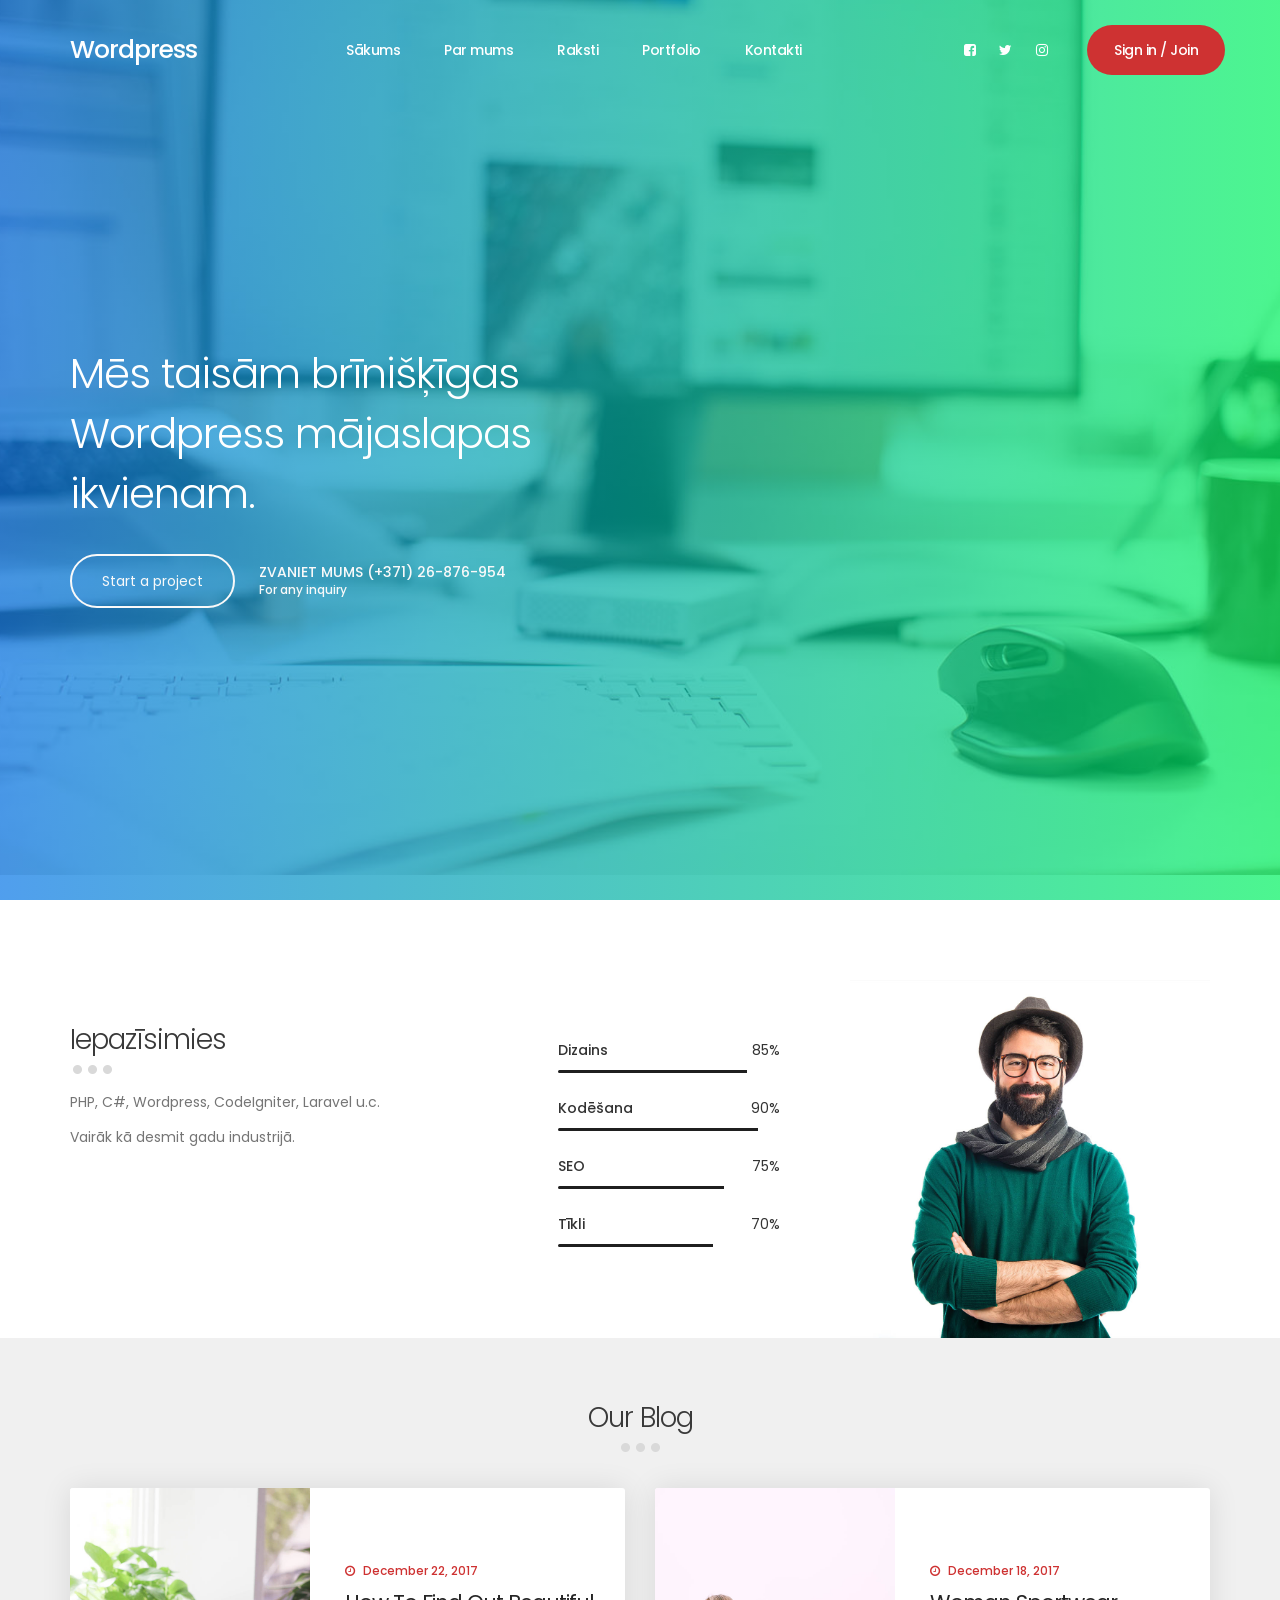
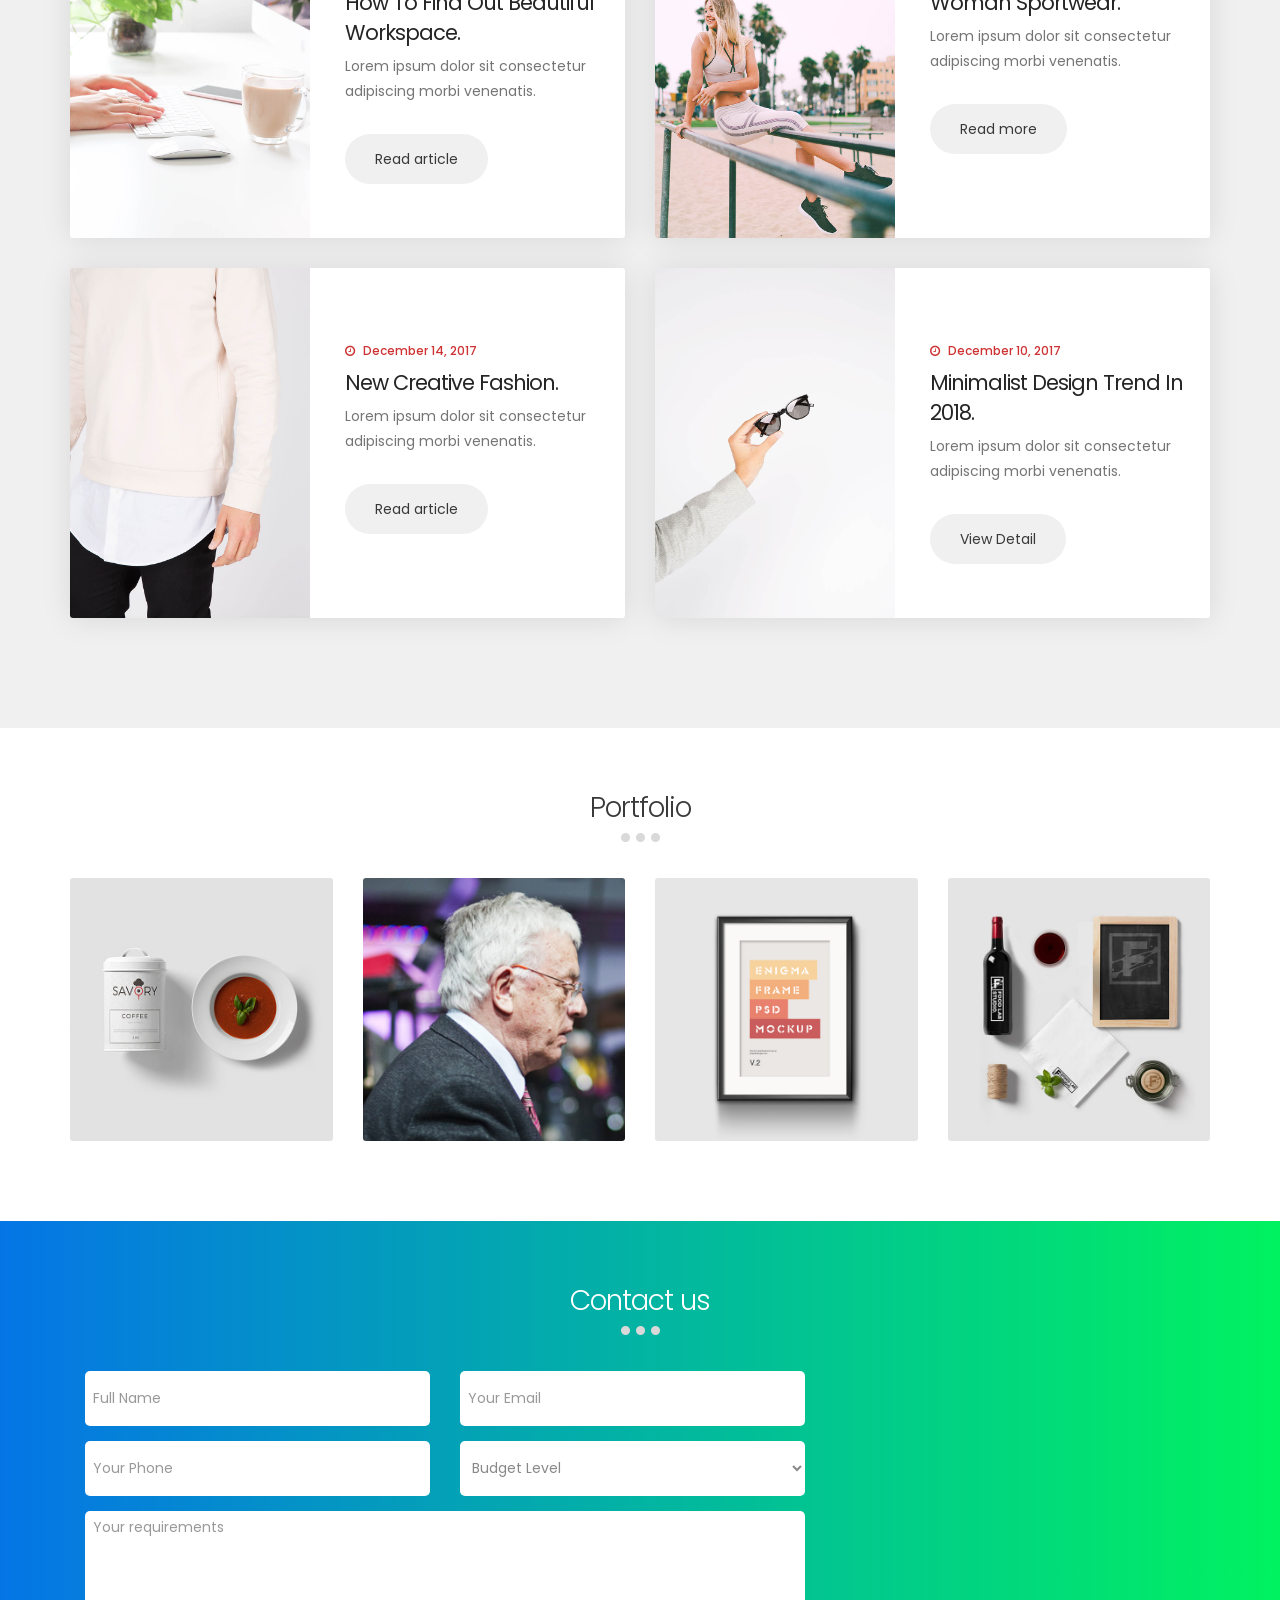
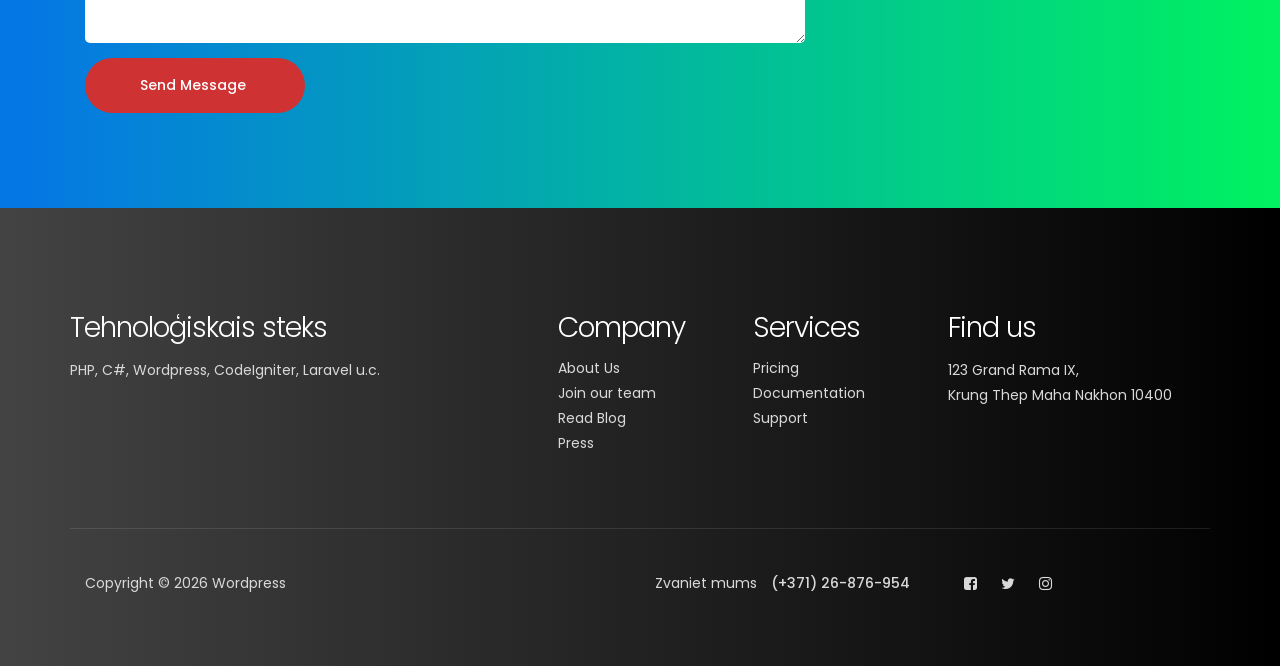
==== index.html @ c989af91 "Added raimondspauls.lv to portfolio." ====
<!DOCTYPE html>
<html lang="en">
<head>

     <title>Wordpress mājas lapas</title>
<!-- 
Hydro Template 
http://www.templatemo.com/tm-509-hydro
-->
     <meta charset="UTF-8">
     <meta http-equiv="X-UA-Compatible" content="IE=Edge">
     <meta name="description" content="">
     <meta name="keywords" content="">
     <meta name="author" content="">
     <meta name="viewport" content="width=device-width, initial-scale=1, maximum-scale=1">

     <link rel="stylesheet" href="css/bootstrap.min.css">
     <link rel="stylesheet" href="css/magnific-popup.css">
     <link rel="stylesheet" href="css/font-awesome.min.css">

     <!-- MAIN CSS -->
     <link rel="stylesheet" href="css/templatemo-style.css">
</head>
<body>

     <!-- PRE LOADER -->
     <section class="preloader">
          <div class="spinner">
               <span class="spinner-rotate"></span>
          </div>
     </section>


     <!-- MENU -->
     <section class="navbar custom-navbar navbar-fixed-top" role="navigation">
          <div class="container">

               <div class="navbar-header">
                    <button class="navbar-toggle" data-toggle="collapse" data-target=".navbar-collapse">
                         <span class="icon icon-bar"></span>
                         <span class="icon icon-bar"></span>
                         <span class="icon icon-bar"></span>
                    </button>

                    <!-- lOGO TEXT HERE -->
                    <a href="index.html" class="navbar-brand">Wordpress</a>
               </div>

               <!-- MENU LINKS -->
               <div class="collapse navbar-collapse">
                    <ul class="nav navbar-nav navbar-nav-first">
                         <li><a href="#home" class="smoothScroll">Sākums</a></li>
                         <li><a href="#about" class="smoothScroll">Par mums</a></li>
                         <li><a href="#blog" class="smoothScroll">Raksti</a></li>
                         <li><a href="#work" class="smoothScroll">Portfolio</a></li>
                         <li><a href="#contact" class="smoothScroll">Kontakti</a></li>
                    </ul>

                    <ul class="nav navbar-nav navbar-right">
                         <li><a href="#"><i class="fa fa-facebook-square"></i></a></li>
                         <li><a href="#"><i class="fa fa-twitter"></i></a></li>
                         <li><a href="#"><i class="fa fa-instagram"></i></a></li>
                         <li class="section-btn"><a href="#" data-toggle="modal" data-target="#modal-form">Sign in / Join</a></li>
                    </ul>
               </div>

          </div>
     </section>


     <!-- HOME -->
     <section id="home" data-stellar-background-ratio="0.5">
          <div class="overlay"></div>
          <div class="container">
               <div class="row">

                    <div class="col-md-6 col-sm-12">
                         <div class="home-info">
                              <h1>Mēs taisām brīnišķīgas Wordpress mājaslapas ikvienam.</h1>
                              <a href="#about" class="btn section-btn smoothScroll">Start a project</a>
                              <span>
                                   ZVANIET MUMS (+371) 26-876-954
                                   <small>For any inquiry</small>
                              </span>
                         </div>
                    </div>

                    <div class="col-md-6 col-sm-12">
                         <div class="home-video">
                              <div class="embed-responsive embed-responsive-16by9">
                                   <iframe src="https://www.youtube.com/embed/AqcjdkPMPJA" frameborder="0" allowfullscreen></iframe>
                              </div>
                         </div>
                    </div>
                    
               </div>
          </div>
     </section>


     <!-- ABOUT -->
     <section id="about" data-stellar-background-ratio="0.5">
          <div class="container">
               <div class="row">

                    <div class="col-md-5 col-sm-6">
                         <div class="about-info">
                              <div class="section-title">
                                   <h2>Iepazīsimies</h2>
                                   <span class="line-bar">...</span>
                              </div>
                              <p>PHP, C#, Wordpress, CodeIgniter, Laravel u.c.</p>
                              <p>Vairāk kā desmit gadu industrijā.</p>
                         </div>
                    </div>

                    <div class="col-md-3 col-sm-6">
                         <div class="about-info skill-thumb">

                              <strong>Dizains</strong>
                                   <span class="pull-right">85%</span>
                                        <div class="progress">
                                             <div class="progress-bar progress-bar-primary" role="progressbar" aria-valuenow="85" aria-valuemin="0" aria-valuemax="100" style="width: 85%;"></div>
                                        </div>

                              <strong>Kodēšana</strong>
                                   <span class="pull-right">90%</span>
                                        <div class="progress">
                                             <div class="progress-bar progress-bar-primary" role="progressbar" aria-valuenow="90" aria-valuemin="0" aria-valuemax="100" style="width: 90%;"></div>
                                        </div>

                              <strong>SEO</strong>
                                   <span class="pull-right">75%</span>
                                        <div class="progress">
                                             <div class="progress-bar progress-bar-primary" role="progressbar" aria-valuenow="75" aria-valuemin="0" aria-valuemax="100" style="width: 75%;"></div>
                                        </div>

                              <strong>Tīkli</strong>
                                   <span class="pull-right">70%</span>
                                        <div class="progress">
                                             <div class="progress-bar progress-bar-primary" role="progressbar" aria-valuenow="70" aria-valuemin="0" aria-valuemax="100" style="width: 70%;"></div>
                                        </div>

                         </div>
                    </div>

                    <div class="col-md-4 col-sm-12">
                         <div class="about-image">
                              <img src="images/about-image.jpg" class="img-responsive" alt="">
                         </div>
                    </div>
                    
               </div>
          </div>
     </section>


     <!-- BLOG -->
     <section id="blog" data-stellar-background-ratio="0.5">
          <div class="container">
               <div class="row">

                    <div class="col-md-12 col-sm-12">
                         <div class="section-title">
                              <h2>Our Blog</h2>
                              <span class="line-bar">...</span>
                         </div>
                    </div>

                    <div class="col-md-6 col-sm-6">
                         <!-- BLOG THUMB -->
                         <div class="media blog-thumb">
                              <div class="media-object media-left">
                                   <a href="blog-detail.html"><img src="images/blog-image1.jpg" class="img-responsive" alt=""></a>
                              </div>
                              <div class="media-body blog-info">
                                   <small><i class="fa fa-clock-o"></i> December 22, 2017</small>
                                   <h3><a href="blog-detail.html">How To Find Out Beautiful Workspace.</a></h3>
                                   <p>Lorem ipsum dolor sit consectetur adipiscing morbi venenatis.</p>
                                   <a href="blog-detail.html" class="btn section-btn">Read article</a>
                              </div>
                         </div>
                    </div>

                    <div class="col-md-6 col-sm-6">
                         <!-- BLOG THUMB -->
                         <div class="media blog-thumb">
                              <div class="media-object media-left">
                                   <a href="blog-detail.html"><img src="images/blog-image2.jpg" class="img-responsive" alt=""></a>
                              </div>
                              <div class="media-body blog-info">
                                   <small><i class="fa fa-clock-o"></i> December 18, 2017</small>
                                   <h3><a href="blog-detail.html">woman sportwear.</a></h3>
                                   <p>Lorem ipsum dolor sit consectetur adipiscing morbi venenatis.</p>
                                   <a href="blog-detail.html" class="btn section-btn">Read more</a>
                              </div>
                         </div>
                    </div>

                    <div class="col-md-6 col-sm-6">
                         <!-- BLOG THUMB -->
                         <div class="media blog-thumb">
                              <div class="media-object media-left">
                                   <a href="blog-detail.html"><img src="images/blog-image3.jpg" class="img-responsive" alt=""></a>
                              </div>
                              <div class="media-body blog-info">
                                   <small><i class="fa fa-clock-o"></i> December 14, 2017</small>
                                   <h3><a href="blog-detail.html">new creative fashion.</a></h3>
                                   <p>Lorem ipsum dolor sit consectetur adipiscing morbi venenatis.</p>
                                   <a href="blog-detail.html" class="btn section-btn">Read article</a>
                              </div>
                         </div>
                    </div>

                    <div class="col-md-6 col-sm-6">
                         <!-- BLOG THUMB -->
                         <div class="media blog-thumb">
                              <div class="media-object media-left">
                                   <a href="blog-detail.html"><img src="images/blog-image4.jpg" class="img-responsive" alt=""></a>
                              </div>
                              <div class="media-body blog-info">
                                   <small><i class="fa fa-clock-o"></i> December 10, 2017</small>
                                   <h3><a href="blog-detail.html">minimalist design trend in 2018.</a></h3>
                                   <p>Lorem ipsum dolor sit consectetur adipiscing morbi venenatis.</p>
                                   <a href="blog-detail.html" class="btn section-btn">View Detail</a>
                              </div>
                         </div>
                    </div>
                    
               </div>
          </div>
     </section>


     <!-- WORK -->
     <section id="work" data-stellar-background-ratio="0.5">
          <div class="container">
               <div class="row">

                    <div class="col-md-12 col-sm-12">
                         <div class="section-title">
                              <h2>Portfolio</h2>
                              <span class="line-bar">...</span>
                         </div>
                    </div>

                    <div class="col-md-3 col-sm-6">
                         <!-- WORK THUMB -->
                         <div class="work-thumb">
                              <a href="images/work-image1.jpg" class="image-popup">
                                   <img src="images/work-image1.jpg" class="img-responsive" alt="Work">

                                   <div class="work-info">
                                        <h3>sauleja.lv</h3>
                                        <small>Izdevniecība</small>
                                   </div>
                              </a>
                         </div>
                    </div>

                    <div class="col-md-3 col-sm-6">
                         <!-- WORK THUMB -->
                         <div class="work-thumb">
                              <a href="images/work-image2.jpg" class="image-popup">
                                   <img src="images/work-image2.jpg" class="img-responsive" alt="Work">

                                   <div class="work-info">
                                        <h3>raimondspauls.lv</h3>
                                        <small>Maestro</small>
                                   </div>
                              </a>
                         </div>
                    </div>

                    <div class="col-md-3 col-sm-6">
                         <!-- WORK THUMB -->
                         <div class="work-thumb">
                              <a href="images/work-image3.jpg" class="image-popup">
                                   <img src="images/work-image3.jpg" class="img-responsive" alt="Work">

                                   <div class="work-info">
                                        <h3>Frame Design</h3>
                                        <small>Photography</small>
                                   </div>
                              </a>
                         </div>
                    </div>

                    <div class="col-md-3 col-sm-6">
                         <!-- WORK THUMB -->
                         <div class="work-thumb">
                              <a href="images/work-image4.jpg" class="image-popup">
                                   <img src="images/work-image4.jpg" class="img-responsive" alt="Work">

                                   <div class="work-info">
                                        <h3>Paint Work</h3>
                                        <small>Art, Design</small>
                                   </div>
                              </a>
                         </div>
                    </div>

               </div>
          </div>
     </section>

     <!-- CONTACT -->
     <section id="contact" data-stellar-background-ratio="0.5">
          <div class="container">
               <div class="row">

                    <div class="col-md-12 col-sm-12">
                         <div class="section-title">
                              <h2>Contact us</h2>
                              <span class="line-bar">...</span>
                         </div>
                    </div>

                    <div class="col-md-8 col-sm-8">
                        
                         <!-- CONTACT FORM HERE -->
                         <form id="contact-form" role="form" action="#" method="post">
                              <div class="col-md-6 col-sm-6">
                                   <input type="text" class="form-control" placeholder="Full Name" id="cf-name" name="cf-name" required="">
                              </div>

                              <div class="col-md-6 col-sm-6">
                                   <input type="email" class="form-control" placeholder="Your Email" id="cf-email" name="cf-email" required="">
                              </div>

                              <div class="col-md-6 col-sm-6">
                                   <input type="tel" class="form-control" placeholder="Your Phone" id="cf-number" name="cf-number" required="">
                              </div>

                              <div class="col-md-6 col-sm-6">
                                   <select class="form-control" id="cf-budgets" name="cf-budgets">
                                        <option>Budget Level</option>
                                        <option>$500 to $1,000</option>
                                        <option>$1,000 to $2,200</option>
                                        <option>$2,200 to $4,500</option>
                                        <option>$4,500 to $7,500</option>
                                        <option>$7,500 to $12,000</option>
                                        <option>$12,000 or more</option>
                                   </select>
                              </div>

                              <div class="col-md-12 col-sm-12">
                                   <textarea class="form-control" rows="6" placeholder="Your requirements" id="cf-message" name="cf-message" required=""></textarea>
                              </div>

                              <div class="col-md-4 col-sm-12">
                                   <input type="submit" class="form-control" name="submit" value="Send Message">
                              </div>

                         </form>
                    </div>

                    <div class="col-md-4 col-sm-4">
                         <div class="google-map">
	<!-- How to change your own map point
            1. Go to Google Maps
            2. Click on your location point
            3. Click "Share" and choose "Embed map" tab
            4. Copy only URL and paste it within the src="" field below
	-->
                              <iframe src="https://www.google.com/maps/embed?pb=!1m18!1m12!1m3!1d3647.3030413476204!2d100.5641230193719!3d13.757206847615207!2m3!1f0!2f0!3f0!3m2!1i1024!2i768!4f13.1!3m3!1m2!1s0x0%3A0xf51ce6427b7918fc!2sG+Tower!5e0!3m2!1sen!2sth!4v1510722015945" allowfullscreen></iframe>
                         </div>
                    </div>

               </div>
          </div>
     </section>


     <!-- FOOTER -->
     <footer data-stellar-background-ratio="0.5">
          <div class="container">
               <div class="row">

                    <div class="col-md-5 col-sm-12">
                         <div class="footer-thumb footer-info"> 
                              <h2>Tehnoloģiskais steks</h2>
                              <p>PHP, C#, Wordpress, CodeIgniter, Laravel u.c.</p>
                         </div>
                    </div>

                    <div class="col-md-2 col-sm-4"> 
                         <div class="footer-thumb"> 
                              <h2>Company</h2>
                              <ul class="footer-link">
                                   <li><a href="#">About Us</a></li>
                                   <li><a href="#">Join our team</a></li>
                                   <li><a href="#">Read Blog</a></li>
                                   <li><a href="#">Press</a></li>
                              </ul>
                         </div>
                    </div>

                    <div class="col-md-2 col-sm-4"> 
                         <div class="footer-thumb"> 
                              <h2>Services</h2>
                              <ul class="footer-link">
                                   <li><a href="#">Pricing</a></li>
                                   <li><a href="#">Documentation</a></li>
                                   <li><a href="#">Support</a></li>
                              </ul>
                         </div>
                    </div>

                    <div class="col-md-3 col-sm-4"> 
                         <div class="footer-thumb"> 
                              <h2>Find us</h2>
                              <p>123 Grand Rama IX, <br> Krung Thep Maha Nakhon 10400</p>
                         </div>
                    </div>                    

                    <div class="col-md-12 col-sm-12">
                         <div class="footer-bottom">
                              <div class="col-md-6 col-sm-5">
                                   <div class="copyright-text"> 
                                        <p>Copyright &copy; 2026 Wordpress</p>
                                   </div>
                              </div>
                              <div class="col-md-6 col-sm-7">
                                   <div class="phone-contact"> 
                                        <p>Zvaniet mums <span>(+371) 26-876-954</span></p>
                                   </div>
                                   <ul class="social-icon">
                                        <li><a href="https://www.facebook.com/templatemo" class="fa fa-facebook-square" attr="facebook icon"></a></li>
                                        <li><a href="#" class="fa fa-twitter"></a></li>
                                        <li><a href="#" class="fa fa-instagram"></a></li>
                                   </ul>
                              </div>
                         </div>
                    </div>
                    
               </div>
          </div>
     </footer>


     <!-- MODAL -->
     <section class="modal fade" id="modal-form" tabindex="-1" role="dialog" aria-labelledby="myModalLabel" aria-hidden="true">
          <div class="modal-dialog modal-lg">
               <div class="modal-content modal-popup">

                    <div class="modal-header">
                         <button type="button" class="close" data-dismiss="modal" aria-label="Close">
                              <span aria-hidden="true">&times;</span>
                         </button>
                    </div>

                    <div class="modal-body">
                         <div class="container-fluid">
                              <div class="row">

                                   <div class="col-md-12 col-sm-12">
                                        <div class="modal-title">
                                             <h2>Hydro Co</h2>
                                        </div>

                                        <!-- NAV TABS -->
                                        <ul class="nav nav-tabs" role="tablist">
                                             <li class="active"><a href="#sign_up" aria-controls="sign_up" role="tab" data-toggle="tab">Create an account</a></li>
                                             <li><a href="#sign_in" aria-controls="sign_in" role="tab" data-toggle="tab">Sign In</a></li>
                                        </ul>

                                        <!-- TAB PANES -->
                                        <div class="tab-content">
                                             <div role="tabpanel" class="tab-pane fade in active" id="sign_up">
                                                  <form action="#" method="post">
                                                       <input type="text" class="form-control" name="name" placeholder="Name" required>
                                                       <input type="telephone" class="form-control" name="telephone" placeholder="Telephone" required>
                                                       <input type="email" class="form-control" name="email" placeholder="Email" required>
                                                       <input type="password" class="form-control" name="password" placeholder="Password" required>
                                                       <input type="submit" class="form-control" name="submit" value="Submit Button">
                                                  </form>
                                             </div>

                                             <div role="tabpanel" class="tab-pane fade in" id="sign_in">
                                                  <form action="#" method="post">
                                                       <input type="email" class="form-control" name="email" placeholder="Email" required>
                                                       <input type="password" class="form-control" name="password" placeholder="Password" required>
                                                       <input type="submit" class="form-control" name="submit" value="Submit Button">
                                                       <a href="https://www.facebook.com/templatemo">Forgot your password?</a>
                                                  </form>
                                             </div>
                                        </div>
                                   </div>

                              </div>
                         </div>
                    </div>

               </div>
          </div>
     </section>

     <!-- SCRIPTS -->
     <script src="js/jquery.js"></script>
     <script src="js/bootstrap.min.js"></script>
     <script src="js/jquery.stellar.min.js"></script>
     <script src="js/jquery.magnific-popup.min.js"></script>
     <script src="js/smoothscroll.js"></script>
     <script src="js/custom.js"></script>

</body>
</html>
---- css/templatemo-style.css ----
/*

Hydro Template 

http://www.templatemo.com/tm-509-hydro

*/  
  @import url('https://fonts.googleapis.com/css?family=Poppins:400,500,600');

  body {
    background: #ffffff;
    font-family: 'Poppins', sans-serif;
    overflow-x: hidden;
  }


  /*---------------------------------------
     TYPOGRAPHY              
  -----------------------------------------*/

  h1,h2,h3,h4,h5,h6 {
    font-weight: 300;
    line-height: inherit;
    letter-spacing: -1px;
  }

  h1 {
    color: #292929;
    font-size: 3em;
    margin-bottom: 30px;
  }

  h2 {
    color: #393939;
    font-size: 2em;
  }

  h3 {
    color: #505050;
    font-size: 1.5em;
    font-weight: 500;
    margin-bottom: 0;
  }

  h4 {
    color: #696969;
    font-size: 18px;
    line-height: normal;
  }

  p {
    color: #757575;
    font-size: 14px;
    font-weight: normal;
    line-height: 25px;
  }

  strong {
    font-weight: 500;
  }


  /*---------------------------------------
     GENERAL               
  -----------------------------------------*/

  * {
    -webkit-box-sizing: border-box;
    -moz-box-sizing: border-box;
    box-sizing: border-box;
  }

  *:before,
  *:after {
    -webkit-box-sizing: border-box;
    -moz-box-sizing: border-box;
    box-sizing: border-box;
  }

  a {
    color: #252525;
    font-weight: normal;
    -webkit-transition: 0.5s;
    transition: 0.5s;
    text-decoration: none !important;
  }

  a:hover, a:active, a:focus {
    color: #ce3232;
    outline: none;
  }

  .section-title {
    margin-bottom: 60px;
  }

  .section-title h2 {
    margin-top: 0;
    margin-bottom: 10px;
    line-height: 0;
  }

  .section-title .line-bar {
    color: #d9d9d9;
    display: block;
    font-size: 5em;
    line-height: 0;
  }

  .section-btn {
    background: #ce3232;
    border: 0;
    border-radius: 100px;
    color: #ffffff;
    cursor: pointer;
    font-size: inherit;
    font-weight: normal;
    padding: 15px 30px;
    -webkit-transition: 0.5s;
    transition: 0.5s;
  }

  .section-btn:hover,
  .section-btn:focus {
    background: #00F260;  /* fallback for old browsers */
    background: -webkit-linear-gradient(to right, #0575E6, #00F260);  /* Chrome 10-25, Safari 5.1-6 */
    background: linear-gradient(to right, #0575E6, #00F260); /* W3C, IE 10+/ Edge, Firefox 16+, Chrome 26+, Opera 12+, Safari 7+ */
    border-color: transparent;
    color: #393939;
  }

  .overlay {
    background: #00F260;  /* fallback for old browsers */
    background: -webkit-linear-gradient(to right, #0575E6, #00F260);  /* Chrome 10-25, Safari 5.1-6 */
    background: linear-gradient(to right, #0575E6, #00F260); /* W3C, IE 10+/ Edge, Firefox 16+, Chrome 26+, Opera 12+, Safari 7+ */
    opacity: 0.7;
    position: absolute;
    width: 100%;
    height: 100%;
    top: 0;
    right: 0;
    left: 0;
  }

  section {
    padding-top: 80px;
    padding-bottom: 80px;
    text-align: center;
  }


  /*---------------------------------------
       PRE LOADER              
  -----------------------------------------*/

  .preloader {
    position: fixed;
    top: 0;
    left: 0;
    width: 100%;
    height: 100%;
    z-index: 99999;
    display: flex;
    flex-flow: row nowrap;
    justify-content: center;
    align-items: center;
    background: none repeat scroll 0 0 #ffffff;
  }

  .spinner {
    border: 1px solid transparent;
    border-radius: 3px;
    position: relative;
  }

  .spinner:before {
    content: '';
    box-sizing: border-box;
    position: absolute;
    top: 50%;
    left: 50%;
    width: 45px;
    height: 45px;
    margin-top: -10px;
    margin-left: -10px;
    border-radius: 50%;
    border: 1px solid #575757;
    border-top-color: #ffffff;
    animation: spinner .9s linear infinite;
  }

  @-webkit-@keyframes spinner {
    to {transform: rotate(360deg);}
  }

  @keyframes spinner {
    to {transform: rotate(360deg);}
  }


  /*---------------------------------------
      MENU              
  -----------------------------------------*/

  .custom-navbar {
    border: none;
    margin-bottom: 0;
    padding: 25px 0;
  }

  .custom-navbar .navbar-brand {
    color: #ffffff;
    font-size: 25px;
    font-weight: 500;
    letter-spacing: -1px;
  }

  .top-nav-collapse {
    background: #ffffff;
  }

  .custom-navbar .navbar-nav.navbar-nav-first {
    margin-left: 8em;
  }

  .custom-navbar .navbar-nav.navbar-right li a {
    padding-right: 12px;
    padding-left: 12px;
  }

  .custom-navbar .section-btn {
    padding: 15px;
    margin-left: 2em;
  }

  .custom-navbar .section-btn:hover {
    background: #000000;  /* fallback for old browsers */
    background: -webkit-linear-gradient(to right, #434343, #000000);  /* Chrome 10-25, Safari 5.1-6 */
    background: linear-gradient(to right, #434343, #000000); /* W3C, IE 10+/ Edge, Firefox 16+, Chrome 26+, Opera 12+, Safari 7+ */
  }

  .custom-navbar .section-btn a {
    padding: 0;
  }

  .custom-navbar .nav .section-btn a:hover {
    color: #ffffff;
  }

  .custom-navbar .nav li a {
    font-size: 14px;
    font-weight: 500;
    color: #ffffff;
    letter-spacing: -0.5px;
    padding-right: 22px;
    padding-left: 22px;
  }

  .custom-navbar .nav li a:hover {
    background: transparent;
    color: #ce3232;
  }

  .custom-navbar .navbar-nav > li > a:hover,
  .custom-navbar .navbar-nav > li > a:focus {
    background-color: transparent;
  }

  .custom-navbar .nav li.active > a {
    background-color: transparent;
    color: #ce3232;
  }

  .custom-navbar .navbar-toggle {
    border: none;
    padding-top: 10px;
  }

  .custom-navbar .navbar-toggle {
    background-color: transparent;
  }

  .custom-navbar .navbar-toggle .icon-bar {
    background: #252525;
    border-color: transparent;
  }

  @media(min-width:768px) {
    .custom-navbar {
      border-bottom: 0;
      background: 0 0; 
    }

    .custom-navbar.top-nav-collapse {
      background: #ffffff;
      -webkit-box-shadow: 0 1px 30px rgba(0, 0, 0, 0.1);
      -moz-box-shadow: 0 1px 30px rgba(0, 0, 0, 0.1);
      box-shadow: 0 1px 30px rgba(0, 0, 0, 0.1);
      padding: 12px 0;
    }

    .top-nav-collapse .navbar-brand {
      color: #252525;
    }

    .top-nav-collapse .nav li a {
      color: #575757;
    }

    .top-nav-collapse .nav .section-btn a {
      color: #ffffff;
    }
  }



  /*---------------------------------------
      HOME              
  -----------------------------------------*/

  #home {
    background: url('../images/home-bg.jpg') no-repeat center center;
    background-size: cover;
    vertical-align: middle;
    display: -webkit-box;
    display: -webkit-flex;
    display: -ms-flexbox;
    display: flex;
    -webkit-box-align: center;
    -webkit-align-items: center;
    -ms-flex-align: center;
    align-items: center;
    min-height: 100vh;
    position: relative;
    overflow: hidden;
    padding-top: 10em;
    text-align: left;
  }

  #home h1 {
    color: #ffffff;
  }

  .home-info .section-btn {
    background: transparent;
    border: 2px solid #f9f9f9;
    color: #f9f9f9;
  }

  .home-info .section-btn:hover,
  .home-info .section-btn:focus {
    background: #ce3232;
    border-color: transparent;
    color: #ffffff;
  }

  .home-info span {
    display: inline-block;
    vertical-align: middle;
    color: #f9f9f9;
    font-weight: 500;
    margin-left: 20px; 
  }

  .home-info span small {
    display: block;
  }



  /*---------------------------------------
      ABOUT              
  -----------------------------------------*/

  #about {
    text-align: left;
    padding-bottom: 0;
  }

  #about .about-info:first-child {
    margin-right: 40px;
  }

  .about-info .section-title {
    margin: 40px 0 40px 0;
  }

  .about-info {
    margin-top: 60px;
  }

  .skill-thumb strong {
    display: inline-block;
    margin-bottom: 10px;
  }

  .skill-thumb .progress {
    background: #ffffff;
    border-radius: 5px;
    box-shadow: none;
    height: 3px;
    margin-bottom: 25px;
  }

  .skill-thumb .progress-bar {
    background: #1f1f1f;
    box-shadow: none;
  }



  /*---------------------------------------
      WORK             
  -----------------------------------------*/

  .work-info img {
    width: 100%;
    border-radius: 100%;
  }

  #work .work-thumb {
    overflow: hidden;
    position: relative;
    cursor: pointer;
    border-radius: 3px;
  }

  .work-thumb .work-info {
    position: absolute;
    top: 0px;
    left: 0px;
    right: 0px;
    bottom: 0px;
    display: flex;
    align-items: center;
    justify-content: center;
    flex-direction: column;
    text-align: center;
  }

  .work-thumb .work-info:after {
    position: absolute;
    top: 0px;
    left: 0px;
    right: 0px;
    bottom: 0px;
    content: "";
    background: #ce3232;
    opacity: 0;
    transition: 0.5s;
  }

  .work-thumb .work-info:hover::after {
    opacity: 0.9;
  }

  .work-thumb .work-info h3,
  .work-thumb .work-info small {
    transform: translateY(100%);
    opacity: 0;
    display: block;
    transition: 0.5s 0.2s;
    color: #ffffff;
    z-index: 2;
    position: relative;
  }

  .work-thumb .work-info small {
    color: #d9d9d9;
    text-transform: uppercase;
    font-size: 12px;
    font-weight: 500;
    letter-spacing: 1px;
    margin-top: 3px;
  }

  .work-thumb:hover .work-info h3,
  .work-thumb:hover .work-info small {
    transform: translateY(0px);
    opacity: 1;
  }



  /*---------------------------------------
      BLOG             
  -----------------------------------------*/

  #blog {
    background: #f0f0f0;
  }

  #blog-header,
  #blog-detail {
    text-align: left;
  }

  #blog-header {
    background: url('../images/blog-header-bg.jpg') no-repeat center center;
    background-size: cover;
    display: -webkit-box;
    display: -webkit-flex;
    display: -ms-flexbox;
    display: flex;
    -webkit-box-align: center;
    -webkit-align-items: center;
    -ms-flex-align: center;
    align-items: center;
    height: 65vh;
    color: #ffffff;
    position: relative;
    padding-top: 12em;
  }

  #blog-header h2 {
    color: #ffffff;
  }

  .blog-thumb {
    background: #ffffff;
    -webkit-box-shadow: 0 1px 30px rgba(0, 0, 0, 0.1);
    -moz-box-shadow: 0 1px 30px rgba(0, 0, 0, 0.1);
    box-shadow: 0 1px 30px rgba(0, 0, 0, 0.1);
    border-radius: 3px;
    text-align: left;
    margin-bottom: 30px;
    height: 350px;
  }

  .media.blog-thumb .media-left {
    width: 45%;
  }

  .blog-thumb small {
    color: #ce3232;
    font-weight: 500;
    display: block;
  }

  .blog-thumb small .fa {
    margin-right: 5px;
  }

  .blog-thumb h4 {
    margin-top: 2px;
    margin-bottom: 0px;
  }

  #blog-detail h2 {
    padding: 25px 0 10px 0;
  }

  .blog-info {
    padding: 75px 25px;
  }

  .blog-info h3 {
    margin: 0;
    padding: 8px 0 6px 0;
    text-transform: capitalize;
  }

  .blog-info .section-btn {
    background: #f0f0f0;
    color: #393939;
    margin-top: 20px;
  }

  .blog-info .section-btn:hover {
    background: #00F260;  /* fallback for old browsers */
    background: -webkit-linear-gradient(to right, #0575E6, #00F260);  /* Chrome 10-25, Safari 5.1-6 */
    background: linear-gradient(to right, #0575E6, #00F260); /* W3C, IE 10+/ Edge, Firefox 16+, Chrome 26+, Opera 12+, Safari 7+ */
    color: #ffffff;
  }

  .blog-thumb ul {
    margin: 32px 12px 22px 0px;
  }

  .blog-thumb ul li {
    list-style: square;
    font-weight: normal;
    padding: 4px 12px 4px 0px;
  }

  .blog-social-share {
    text-align: center;
    padding-top: 22px;
  }

  .blog-social-share .btn {
    border-radius: 100px;
    border: none;
    font-size: 10px;
    letter-spacing: 0.5px;
    text-transform: uppercase;
    margin: 20px 6px;
    padding: 10px 16px;
  }

  .blog-social-share .btn-primary {
    background: #3b5998;
  }

  .blog-social-share .btn-success {
    background: #1da1f2;
  }

  .blog-social-share .btn-danger {
    background: #dd4b39;
  }

  .blog-social-share a .fa {
    padding-right: 4px;
  }

  .blog-ads {
    background: #f9f9f9;
    border-right: 4px solid #2b2b2b;
    padding: 42px;
    text-align: center;
    margin: 26px 0 26px 0;
  }

  .blog-ads h4 {
    font-size: 18px;
  }



  /*---------------------------------------
      CONTACTS             
  -----------------------------------------*/

  #contact {
    background: #00F260;  /* fallback for old browsers */
    background: -webkit-linear-gradient(to right, #0575E6, #00F260);  /* Chrome 10-25, Safari 5.1-6 */
    background: linear-gradient(to right, #0575E6, #00F260); /* W3C, IE 10+/ Edge, Firefox 16+, Chrome 26+, Opera 12+, Safari 7+ */
  }

  #contact .section-title h2 {
    color: #ffffff;
  }

  .google-map {
    border-radius: 100%;
    width: 300px;
    height: 300px;
    overflow: hidden;
    margin: 0 auto;
  }

  .google-map iframe {
    border: 0;
    width: 300px;
    height: 300px;
  }

  #contact .form-control {
    border: 0;
    border-radius: 5px;
    box-shadow: none;
    color: rgba(20,20,20,0.5);
    font-size: 14px;
    font-weight: normal;
    margin-bottom: 15px;
    padding-left: 8px;
  }

  #contact input,
  #contact select {
    height: 55px;
  }

  #contact select {
    color: rgba(20,20,20,0.5);
  }

  #contact input[type='submit'] {
    background: #ce3232;
    border-radius: 100px;
    color: #ffffff;
    font-weight: 500;
  }



  /*---------------------------------------
     FOOTER              
  -----------------------------------------*/

  footer {
    background: #000000;  /* fallback for old browsers */
    background: -webkit-linear-gradient(to right, #434343, #000000);  /* Chrome 10-25, Safari 5.1-6 */
    background: linear-gradient(to right, #434343, #000000); /* W3C, IE 10+/ Edge, Firefox 16+, Chrome 26+, Opera 12+, Safari 7+ */
    position: relative;
    padding-top: 80px;
    padding-bottom: 60px;
  }

  footer h2 {
    color: #ffffff;
  }

  .footer-link {
    margin: 0;
    padding: 0;
  }

  .footer-link li {
    display: block;
    list-style: none;
    margin: 5px 10px 5px 0;
  }

  footer p,
  footer span,
  .footer-link li a {
    color: #d9d9d9;
  }

  .copyright-text p,
  .footer-bottom .phone-contact p {
    font-size: 14px;
  }

  .footer-info p {
    margin-right: 4em;
  }

  .footer-bottom {
    border-top: 1px solid rgba(255,255,255,0.1);
    margin-top: 5em;
    padding-top: 3em;
  }

  .footer-bottom .phone-contact,
  .footer-bottom .social-icon {
    display: inline-block;
    vertical-align: top;
  }

  .footer-bottom .phone-contact {
    margin-right: 40px;
  }

  .footer-bottom .phone-contact span {
    font-weight: 500;
    display: inline-block;
    margin-left: 10px;
  }


  /*---------------------------------------
     SOCIAL ICON              
  -----------------------------------------*/

  .social-icon {
    position: relative;
    padding: 0;
    margin: 0;
  }

  .social-icon li {
    display: inline-block;
    list-style: none;
  }

  .social-icon li a {
    border-radius: 100px;
    color: #d9d9d9;
    font-size: 15px;
    text-decoration: none;
    position: relative;
    margin: 5px 10px;
  }

  .social-icon li a:hover {
    color: #ce3232;
  }


  /*---------------------------------------
      MODAL FORM             
  -----------------------------------------*/

  @media (min-width: 992px) {
    .modal-dialog {
      width: 420px;
    }
  }

  .modal-open .modal {
    padding-left: 0 !important;
  }

  .modal-dialog .modal-content {
    background: #000000;  /* fallback for old browsers */
    background: -webkit-linear-gradient(to right, #434343, #000000);  /* Chrome 10-25, Safari 5.1-6 */
    background: linear-gradient(to right, #434343, #000000); /* W3C, IE 10+/ Edge, Firefox 16+, Chrome 26+, Opera 12+, Safari 7+ */
    border: none;
    border-radius: 2px;
    text-align: center;
    position: relative;
    padding: 2em;
  }

  .modal-header, .modal-footer {
    border-bottom: 0;
    padding: 0;
  }

  .modal-dialog .modal-body {
    padding: 0;
  }

  .modal-dialog .modal-body a {
    color: #d9d9d9;
  }

  .modal .close {
    color: #999;
    font-size: 40px;
    font-weight: 300;
    text-shadow: none;
    opacity: 1;
    position: absolute;
    top: 15px;
    right: 15px;
    z-index: 100;
    outline: none;
  }

  .modal-dialog .modal-title {
    margin-bottom: 20px;
  }

  .modal-dialog .modal-title h2 {
    color: #ffffff;
  }

  .modal-dialog .nav-tabs {
    display: inline-block;
  }

  .modal-dialog .nav-tabs > li > a {
    border: 0;
    color: #999999;
    margin-right: 0;
  }

  .modal-dialog .nav-tabs > li.active > a, 
  .modal-dialog .nav-tabs > li.active > a:hover, 
  .modal-dialog .nav-tabs > li.active > a:focus,
  .modal-dialog .nav>li>a:focus, 
  .modal-dialog .nav>li>a:hover {
    color: #ffffff;
    background-color: transparent;
    border: none;
    border-bottom: 1px solid #ce3232;
  }

  .modal-dialog .tab-content {
    padding-top: 20px;
  }

  .modal-dialog form .form-control {
    border-radius: 5px;
    border: 1px solid #595959;
    background: transparent;
    box-shadow: none;
    margin: 15px 0 15px 0;
    height: 50px;
  }

  .modal-dialog form .form-control:hover,
  .modal-dialog form .form-control:focus {
    border-color: #ffffff;
  }

  .modal-dialog form input[type="submit"] {
    background: #ce3232;
    border-color: transparent;
    border-radius: 100px;
    color: #ffffff;
    margin-top: 20px;
  }


  /*---------------------------------------
     RESPONSIVE STYLES              
  -----------------------------------------*/

  @media screen and (max-width: 1170px) {

    .custom-navbar .navbar-nav.navbar-nav-first {
      margin-left: inherit;
    }
  }

  @media screen and (max-width: 991px) {

    h3 {
      font-size: 1.2em;
    }

    p {
      font-size: 13px;
    }

    #home {
      text-align: center;
    }

    .home-info {
      margin-bottom: 3em;
    }

    .custom-navbar .nav li a {
      font-size: 13px;
      padding-right: 11px;
      padding-left: 11px;
    }

    .custom-navbar .section-btn {
      margin-left: 1em;
    }

    .blog-thumb {
      height: inherit;
    }

    .blog-info {
      padding: 45px 25px;
    }

    .media.blog-thumb .media-left {
      display: block;
      width: 100%;
      padding-right: 0;
      overflow: hidden;
    }

    .media.blog-thumb .media-left {
      height: 250px;
    }

    .media.blog-thumb .media-left img {
      position: relative;
      bottom: 10em;
    }

    #work .work-thumb,
    .footer-thumb {
      margin-top: 20px;
      margin-bottom: 30px;
    }
  }

  @media only screen and (min-width: 640px) and (max-width: 767px) {

    #blog-header {
      height: 100vh;
    }

    .media.blog-thumb .media-left {
      height: 550px;
    }

    .media.blog-thumb .media-left img {
      position: relative;
      bottom: 10em;
    }
  }

  @media screen and (max-width: 767px) {

    .custom-navbar {
      background: #ffffff;
      -webkit-box-shadow: 0 1px 30px rgba(0, 0, 0, 0.1);
      -moz-box-shadow: 0 1px 30px rgba(0, 0, 0, 0.1);
      box-shadow: 0 1px 30px rgba(0, 0, 0, 0.1);
      padding: 10px 0;
    }

    .custom-navbar .nav li a {
      line-height: normal;
      padding: 5px;
    }

    .custom-navbar .navbar-brand,
    .top-nav-collapse .navbar-brand {
      color: #252525;
      font-weight: 600;
    }

    .custom-navbar .nav li a,
    .top-nav-collapse .nav li a {
      color: #575757;
    }

    .custom-navbar .navbar-nav.navbar-right li {
      display: inline-block;
    }

    .custom-navbar .section-btn {
      display: block !important;
      width: 50%;
      margin: 10px auto 10px auto;
      padding: 10px;
    }

    .custom-navbar .section-btn a {
      color: #ffffff !important;
    }

    .home-info span {
      margin-top: 20px;
    }

    #about .about-info:first-child {
      margin-right: 0;
    }

    .about-info {
      margin: 40px 0 40px 0;
    }

    .google-map {
      margin-top: 50px;
    }

    footer {
      text-align: center;
    }

    .footer-info p,
    .footer-bottom .phone-contact {
      margin-right: 0;
    }
  }

  @media screen and (max-width: 639px) {

    h1 {
      font-size: 2em;
    }

    .media.blog-thumb .media-left {
      height: 320px;
    }

    .media.blog-thumb .media-left img {
      position: relative;
      bottom: 6em;
    }
    
  }
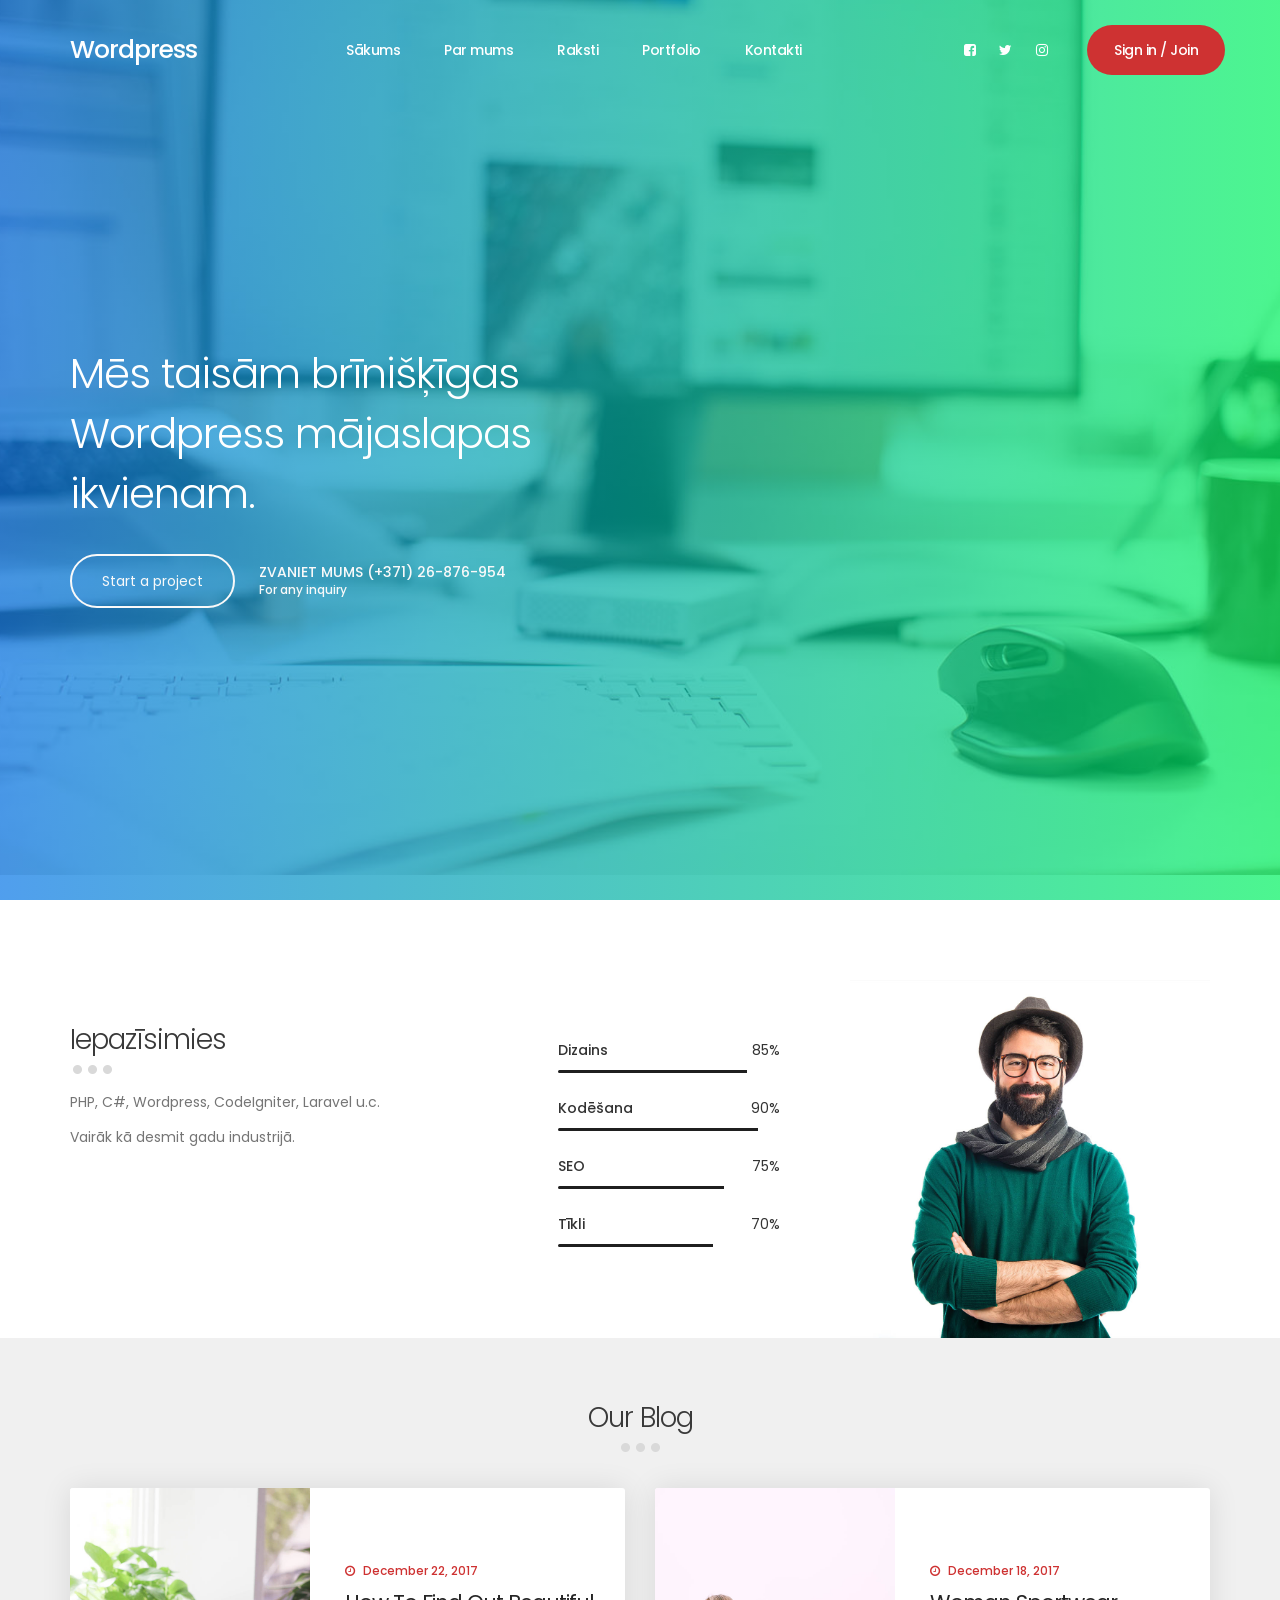
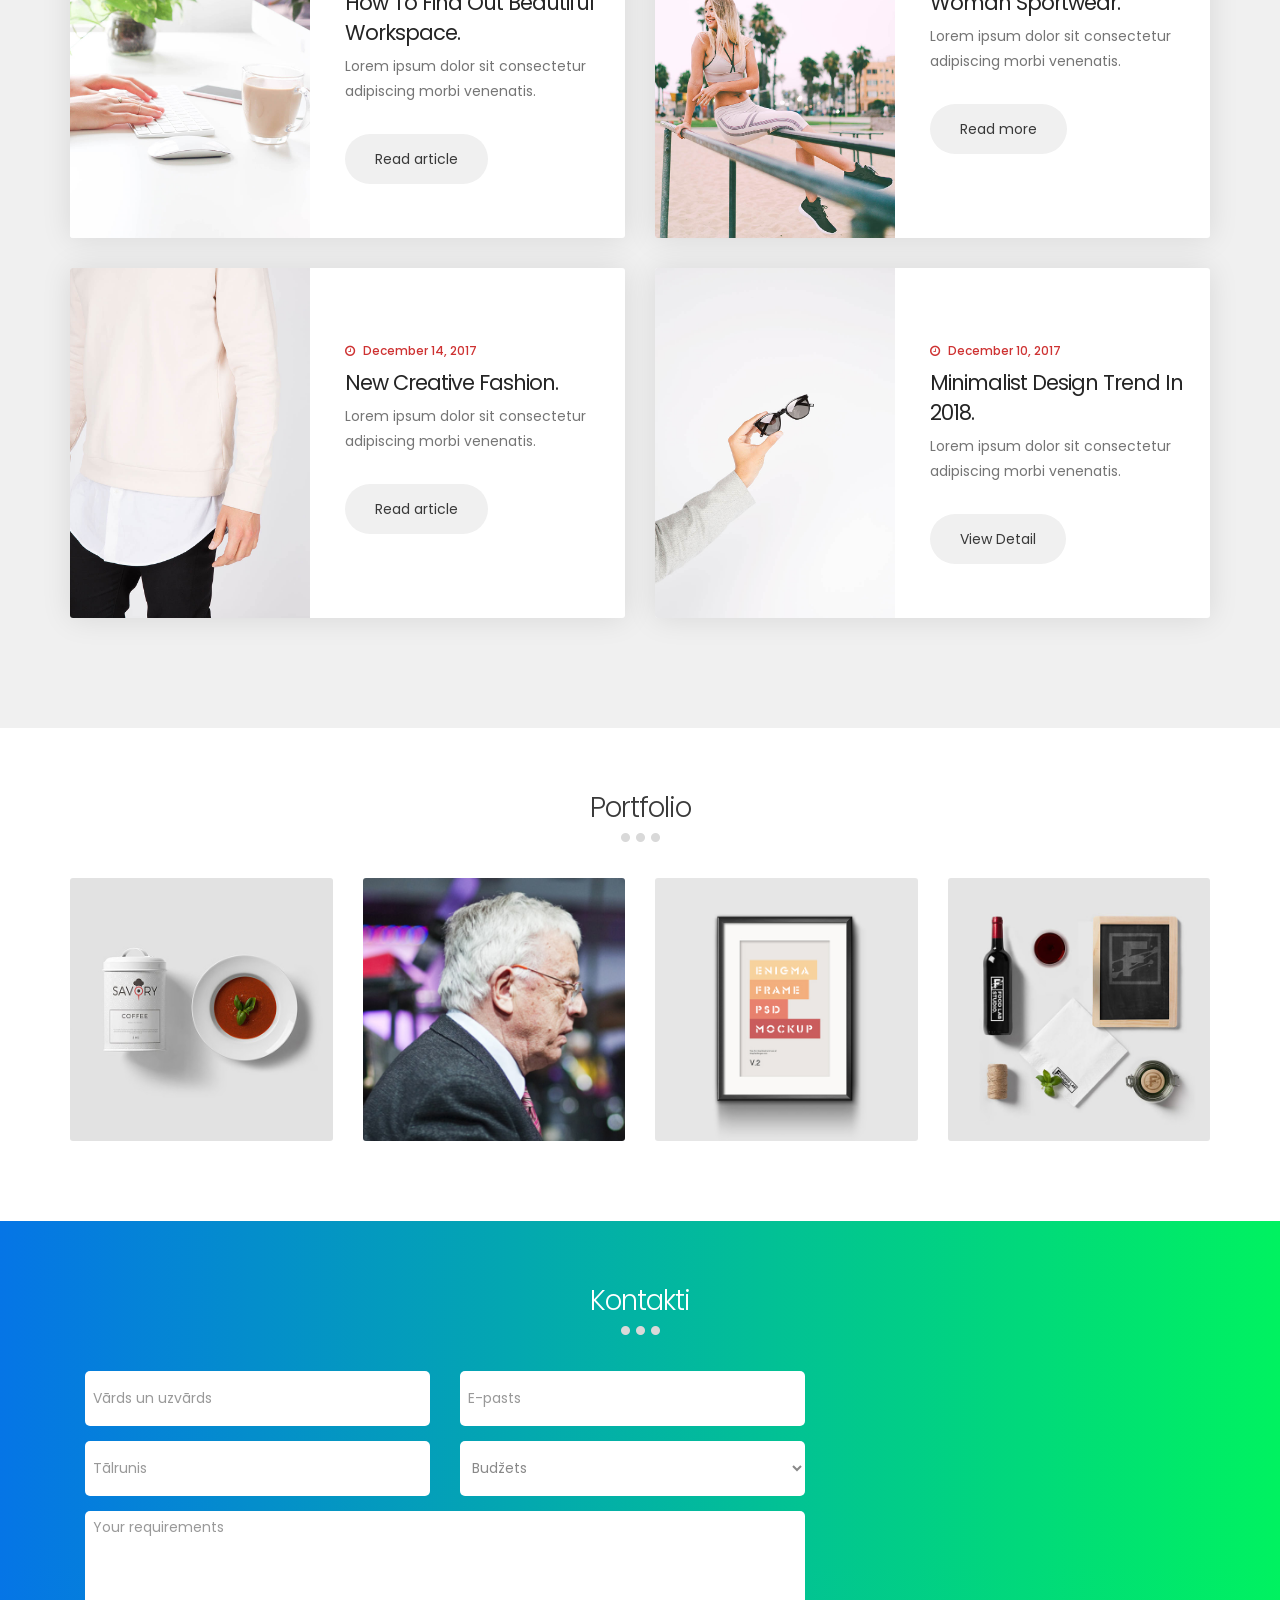
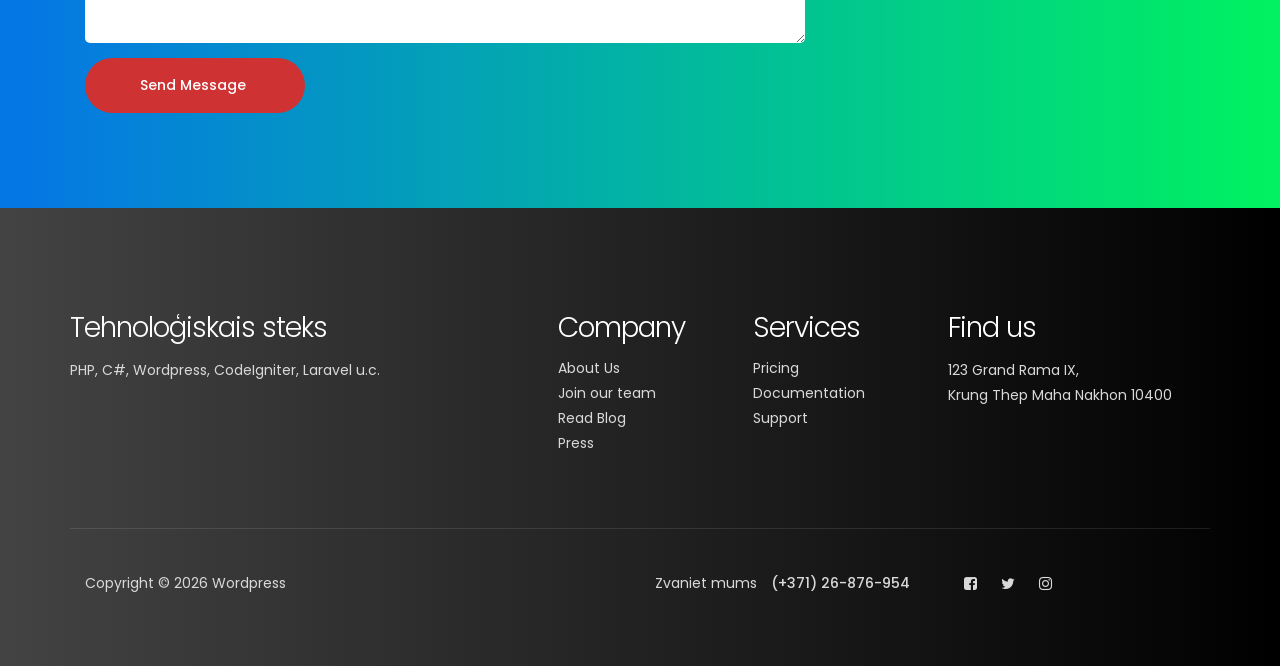
==== commit 60145afd: "Contact us updated translations." ====
--- a/index.html
+++ b/index.html
@@ -311,7 +311,7 @@
 
                     <div class="col-md-12 col-sm-12">
                          <div class="section-title">
-                              <h2>Contact us</h2>
+                              <h2>Kontakti</h2>
                               <span class="line-bar">...</span>
                          </div>
                     </div>
@@ -321,26 +321,26 @@
                          <!-- CONTACT FORM HERE -->
                          <form id="contact-form" role="form" action="#" method="post">
                               <div class="col-md-6 col-sm-6">
-                                   <input type="text" class="form-control" placeholder="Full Name" id="cf-name" name="cf-name" required="">
+                                   <input type="text" class="form-control" placeholder="Vārds un uzvārds" id="cf-name" name="cf-name" required="">
                               </div>
 
                               <div class="col-md-6 col-sm-6">
-                                   <input type="email" class="form-control" placeholder="Your Email" id="cf-email" name="cf-email" required="">
+                                   <input type="email" class="form-control" placeholder="E-pasts" id="cf-email" name="cf-email" required="">
                               </div>
 
                               <div class="col-md-6 col-sm-6">
-                                   <input type="tel" class="form-control" placeholder="Your Phone" id="cf-number" name="cf-number" required="">
+                                   <input type="tel" class="form-control" placeholder="Tālrunis" id="cf-number" name="cf-number" required="">
                               </div>
 
                               <div class="col-md-6 col-sm-6">
                                    <select class="form-control" id="cf-budgets" name="cf-budgets">
-                                        <option>Budget Level</option>
-                                        <option>$500 to $1,000</option>
-                                        <option>$1,000 to $2,200</option>
-                                        <option>$2,200 to $4,500</option>
-                                        <option>$4,500 to $7,500</option>
-                                        <option>$7,500 to $12,000</option>
-                                        <option>$12,000 or more</option>
+                                        <option>Budžets</option>
+                                        <option>$500 līdz $1,000</option>
+                                        <option>$1,000 līdz $2,200</option>
+                                        <option>$2,200 līdz $4,500</option>
+                                        <option>$4,500 līdz $7,500</option>
+                                        <option>$7,500 līdz $12,000</option>
+                                        <option>$12,000 un vairāk</option>
                                    </select>
                               </div>
 
@@ -363,7 +363,7 @@
             3. Click "Share" and choose "Embed map" tab
             4. Copy only URL and paste it within the src="" field below
 	-->
-                              <iframe src="https://www.google.com/maps/embed?pb=!1m18!1m12!1m3!1d3647.3030413476204!2d100.5641230193719!3d13.757206847615207!2m3!1f0!2f0!3f0!3m2!1i1024!2i768!4f13.1!3m3!1m2!1s0x0%3A0xf51ce6427b7918fc!2sG+Tower!5e0!3m2!1sen!2sth!4v1510722015945" allowfullscreen></iframe>
+                              <iframe src="https://www.google.com/maps/embed?pb=!1m18!1m12!1m3!1d2211.4210161820815!2d23.05259117612129!3d56.33981997330711!2m3!1f0!2f0!3f0!3m2!1i1024!2i768!4f13.1!3m3!1m2!1s0x46ef67016198b60f%3A0x55ec79832c1be558!2sEzera%20iela%2015%2C%20Ukri%2C%20Ukru%20pagasts%2C%20Dobeles%20novads%2C%20LV-3729!5e0!3m2!1sen!2slv!4v1774652599286!5m2!1sen!2slv" allowfullscreen></iframe>
                          </div>
                     </div>
 
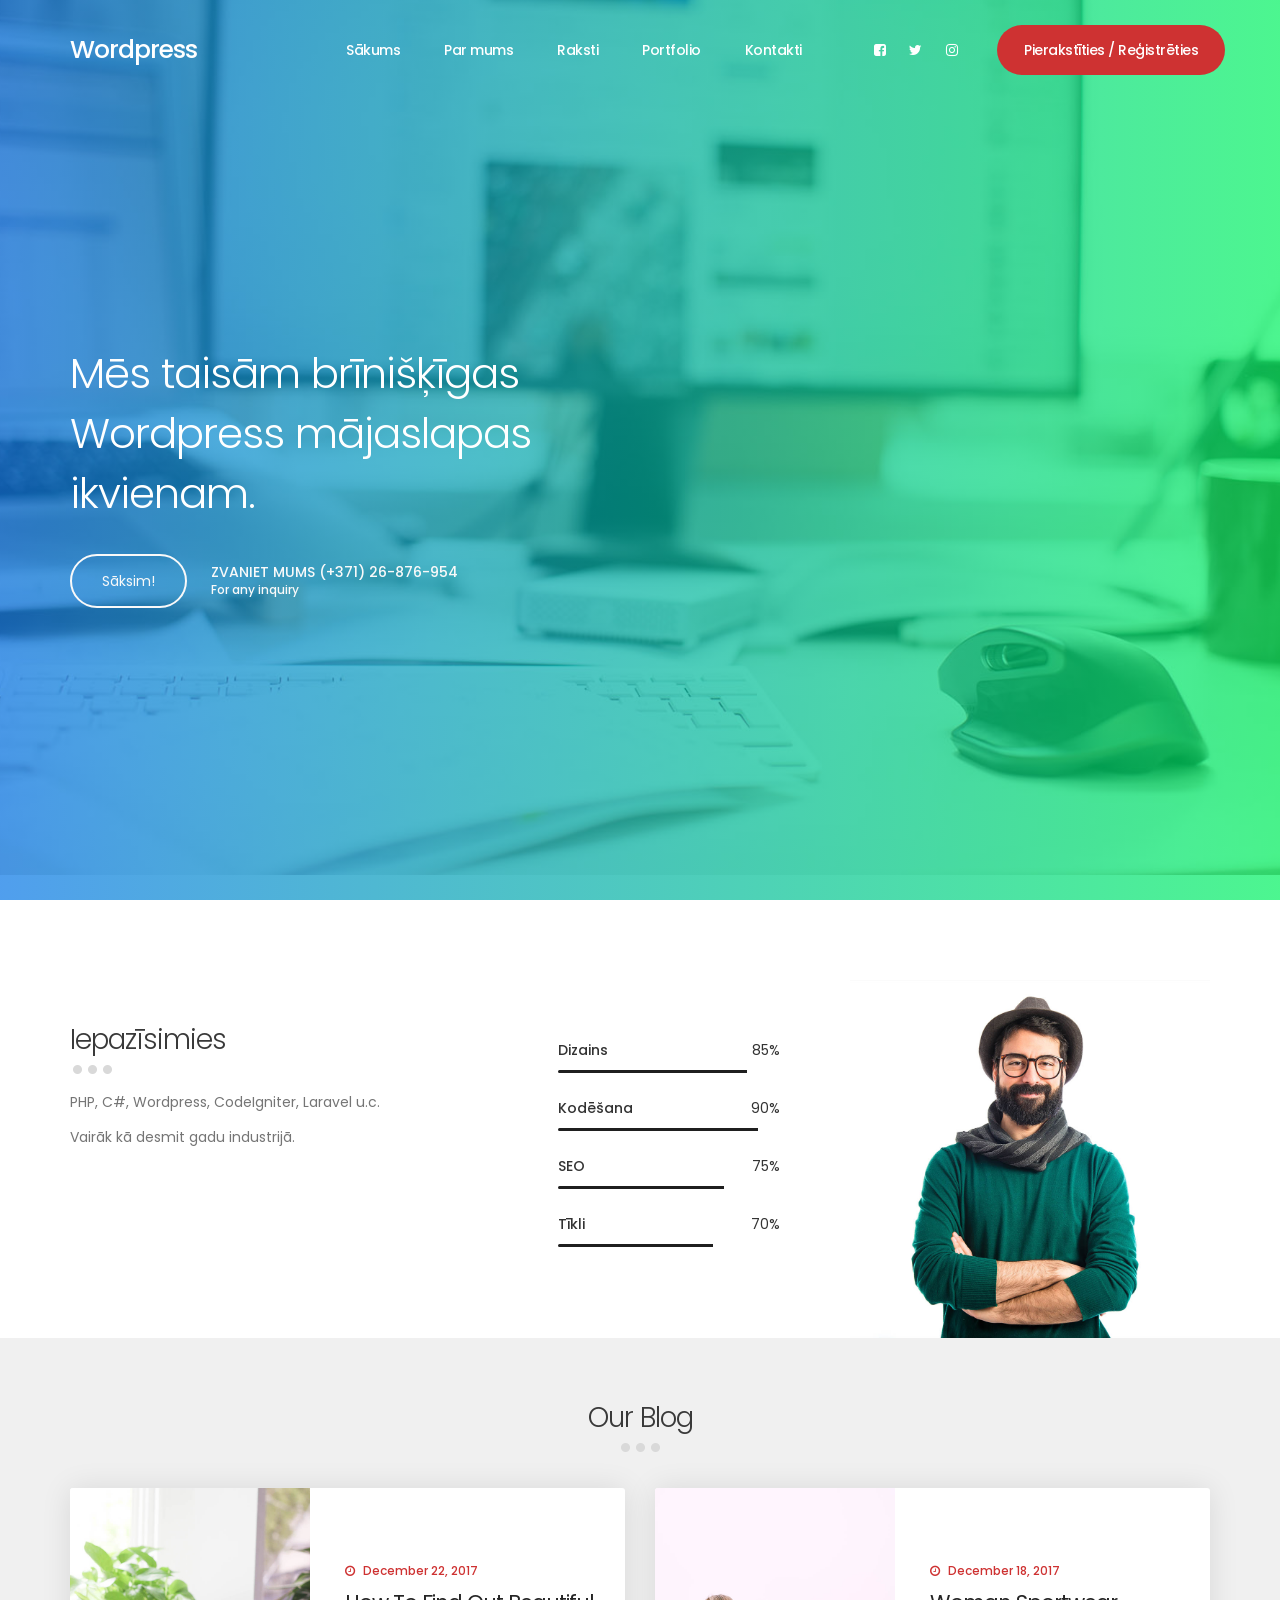
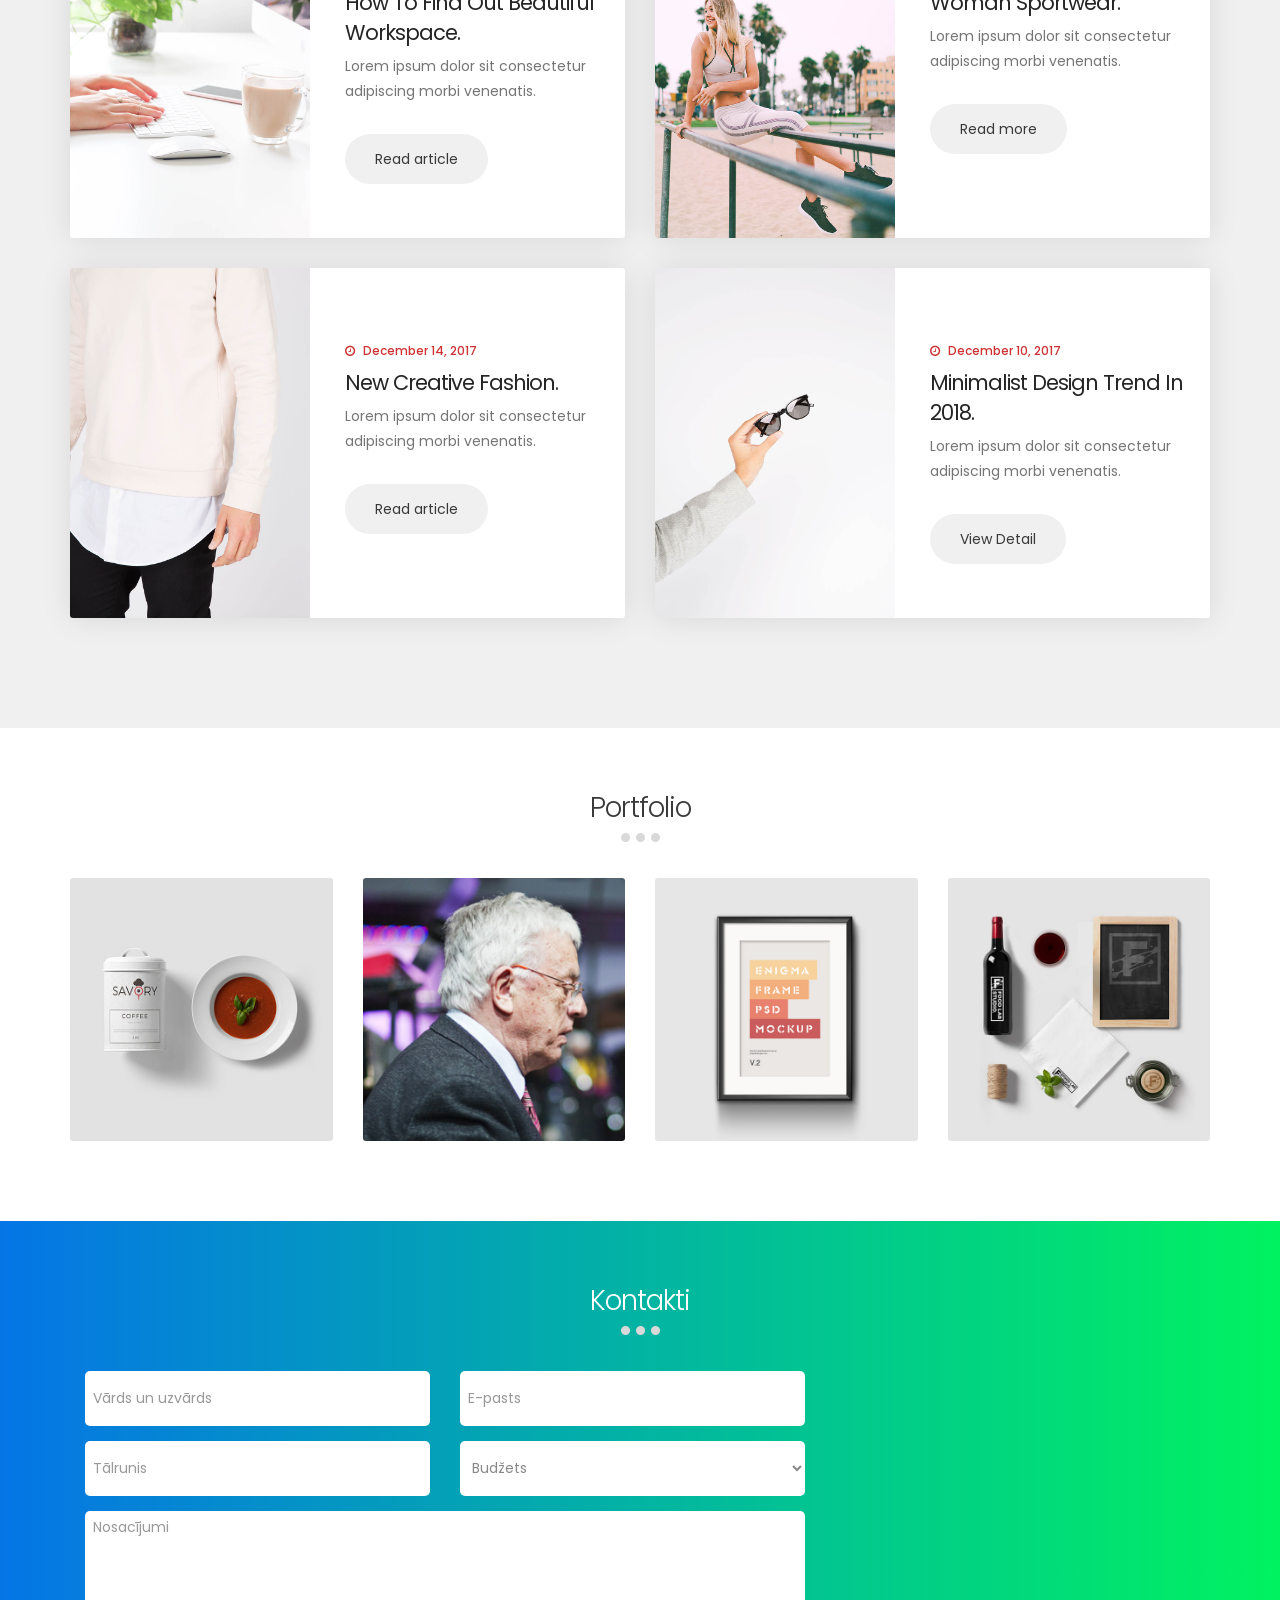
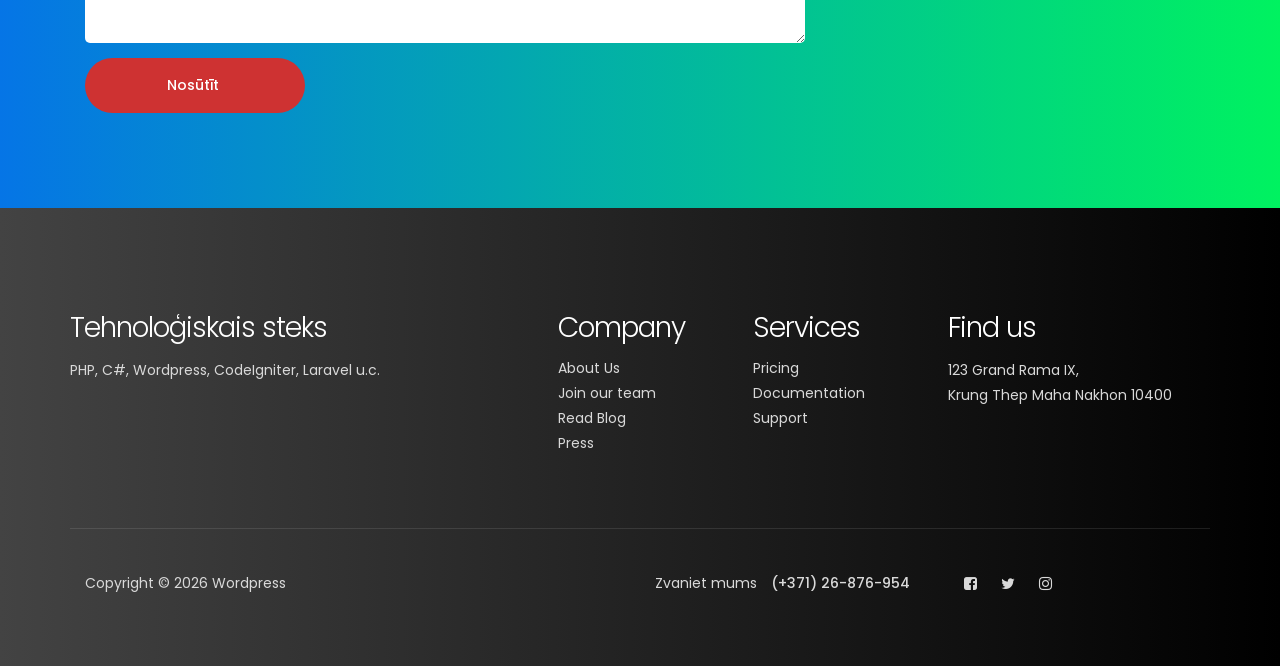
==== commit b5fe7dd8: "Disabled sign in and registration." ====
--- a/index.html
+++ b/index.html
@@ -60,7 +60,7 @@
                          <li><a href="#"><i class="fa fa-facebook-square"></i></a></li>
                          <li><a href="#"><i class="fa fa-twitter"></i></a></li>
                          <li><a href="#"><i class="fa fa-instagram"></i></a></li>
-                         <li class="section-btn"><a href="#" data-toggle="modal" data-target="#modal-form">Sign in / Join</a></li>
+                         <li class="section-btn"><a href="#" data-toggle="modal" data-target="#modal-form">Pierakstīties / Reģistrēties</a></li>
                     </ul>
                </div>
 
@@ -77,7 +77,7 @@
                     <div class="col-md-6 col-sm-12">
                          <div class="home-info">
                               <h1>Mēs taisām brīnišķīgas Wordpress mājaslapas ikvienam.</h1>
-                              <a href="#about" class="btn section-btn smoothScroll">Start a project</a>
+                              <a href="#about" class="btn section-btn smoothScroll">Sāksim!</a>
                               <span>
                                    ZVANIET MUMS (+371) 26-876-954
                                    <small>For any inquiry</small>
@@ -88,7 +88,7 @@
                     <div class="col-md-6 col-sm-12">
                          <div class="home-video">
                               <div class="embed-responsive embed-responsive-16by9">
-                                   <iframe src="https://www.youtube.com/embed/AqcjdkPMPJA" frameborder="0" allowfullscreen></iframe>
+                                   <iframe src="https://www.youtube.com/embed/WyNnDhywU5w" frameborder="0" allowfullscreen></iframe>
                               </div>
                          </div>
                     </div>
@@ -345,11 +345,11 @@
                               </div>
 
                               <div class="col-md-12 col-sm-12">
-                                   <textarea class="form-control" rows="6" placeholder="Your requirements" id="cf-message" name="cf-message" required=""></textarea>
+                                   <textarea class="form-control" rows="6" placeholder="Nosacījumi" id="cf-message" name="cf-message" required=""></textarea>
                               </div>
 
                               <div class="col-md-4 col-sm-12">
-                                   <input type="submit" class="form-control" name="submit" value="Send Message">
+                                   <input type="submit" class="form-control" name="submit" value="Nosūtīt" disabled>
                               </div>
 
                          </form>
@@ -456,7 +456,7 @@
 
                                    <div class="col-md-12 col-sm-12">
                                         <div class="modal-title">
-                                             <h2>Hydro Co</h2>
+                                             <h2>Wordpress</h2>
                                         </div>
 
                                         <!-- NAV TABS -->
@@ -473,7 +473,7 @@
                                                        <input type="telephone" class="form-control" name="telephone" placeholder="Telephone" required>
                                                        <input type="email" class="form-control" name="email" placeholder="Email" required>
                                                        <input type="password" class="form-control" name="password" placeholder="Password" required>
-                                                       <input type="submit" class="form-control" name="submit" value="Submit Button">
+                                                       <input type="submit" class="form-control" name="submit" value="Submit Button" disabled>
                                                   </form>
                                              </div>
 
@@ -482,7 +482,7 @@
                                                        <input type="email" class="form-control" name="email" placeholder="Email" required>
                                                        <input type="password" class="form-control" name="password" placeholder="Password" required>
                                                        <input type="submit" class="form-control" name="submit" value="Submit Button">
-                                                       <a href="https://www.facebook.com/templatemo">Forgot your password?</a>
+                                                       <a nohref="https://www.facebook.com/templatemo">Forgot your password?</a>
                                                   </form>
                                              </div>
                                         </div>
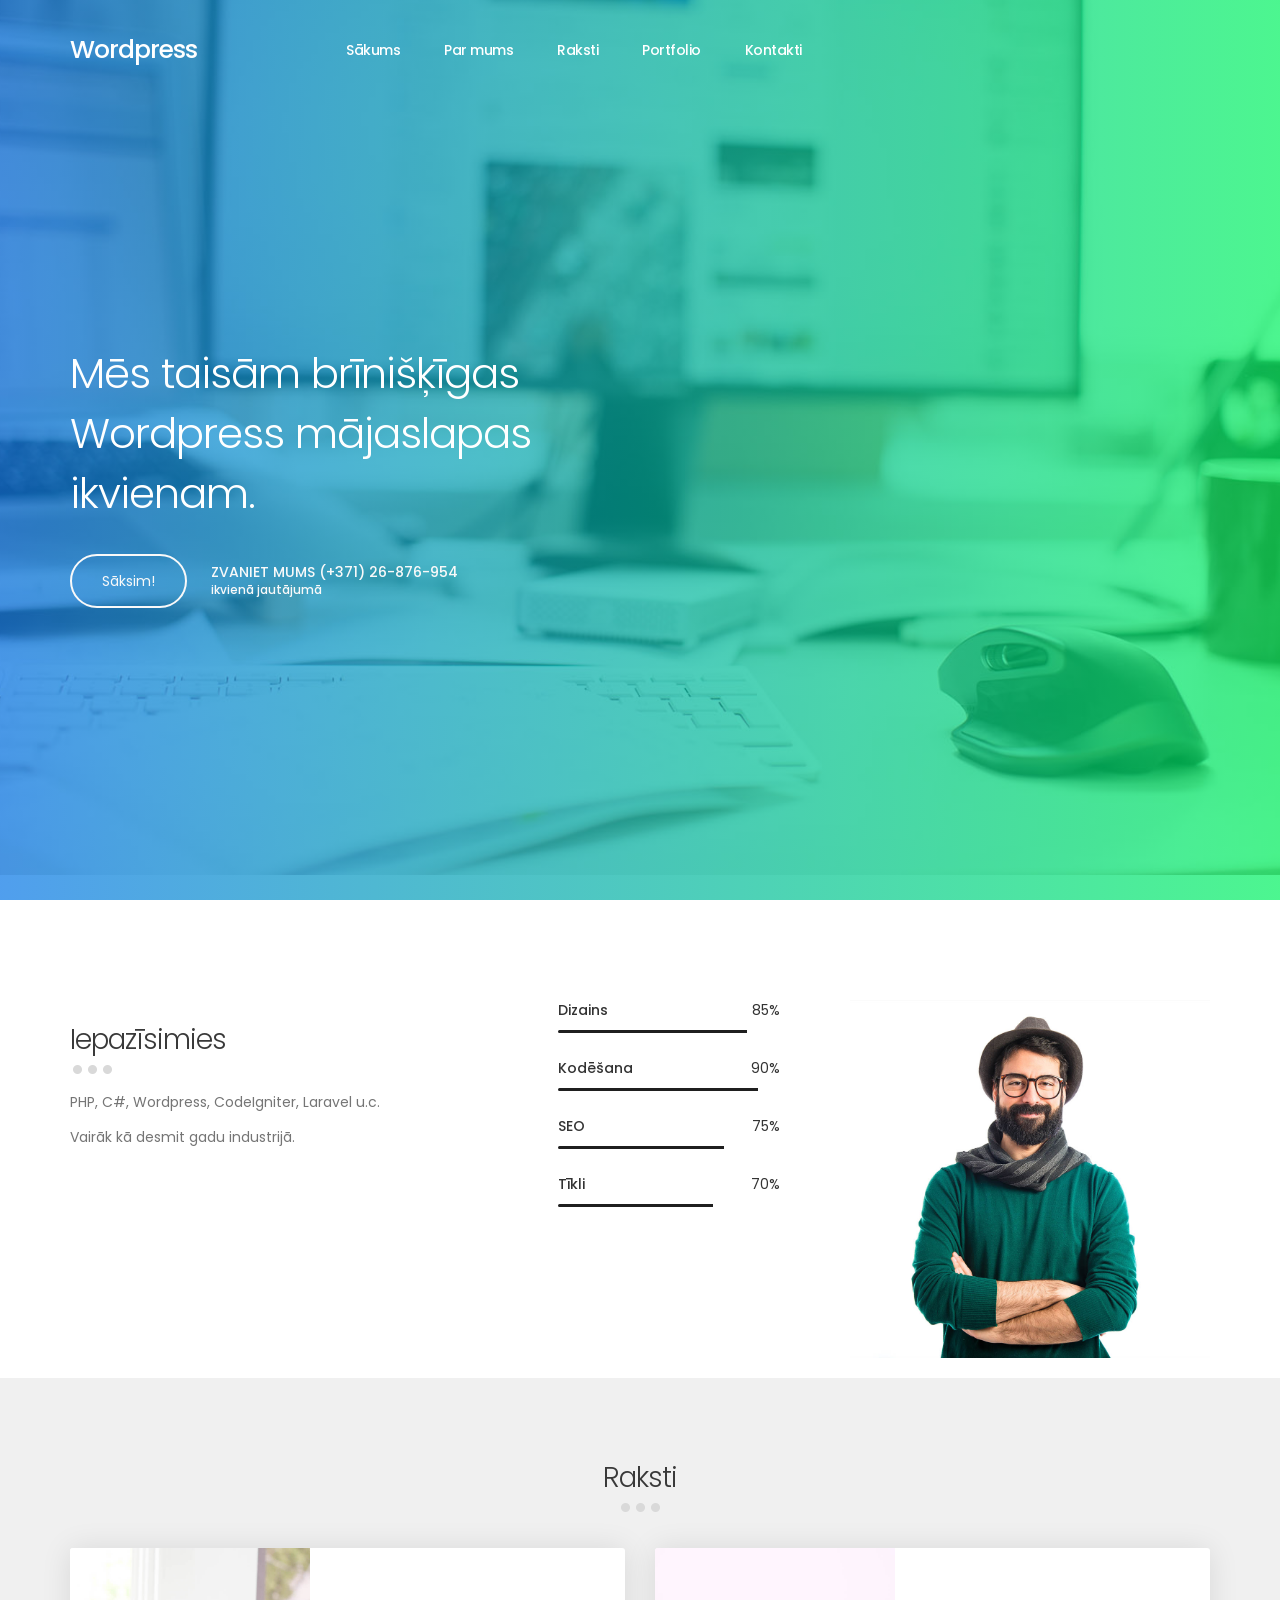
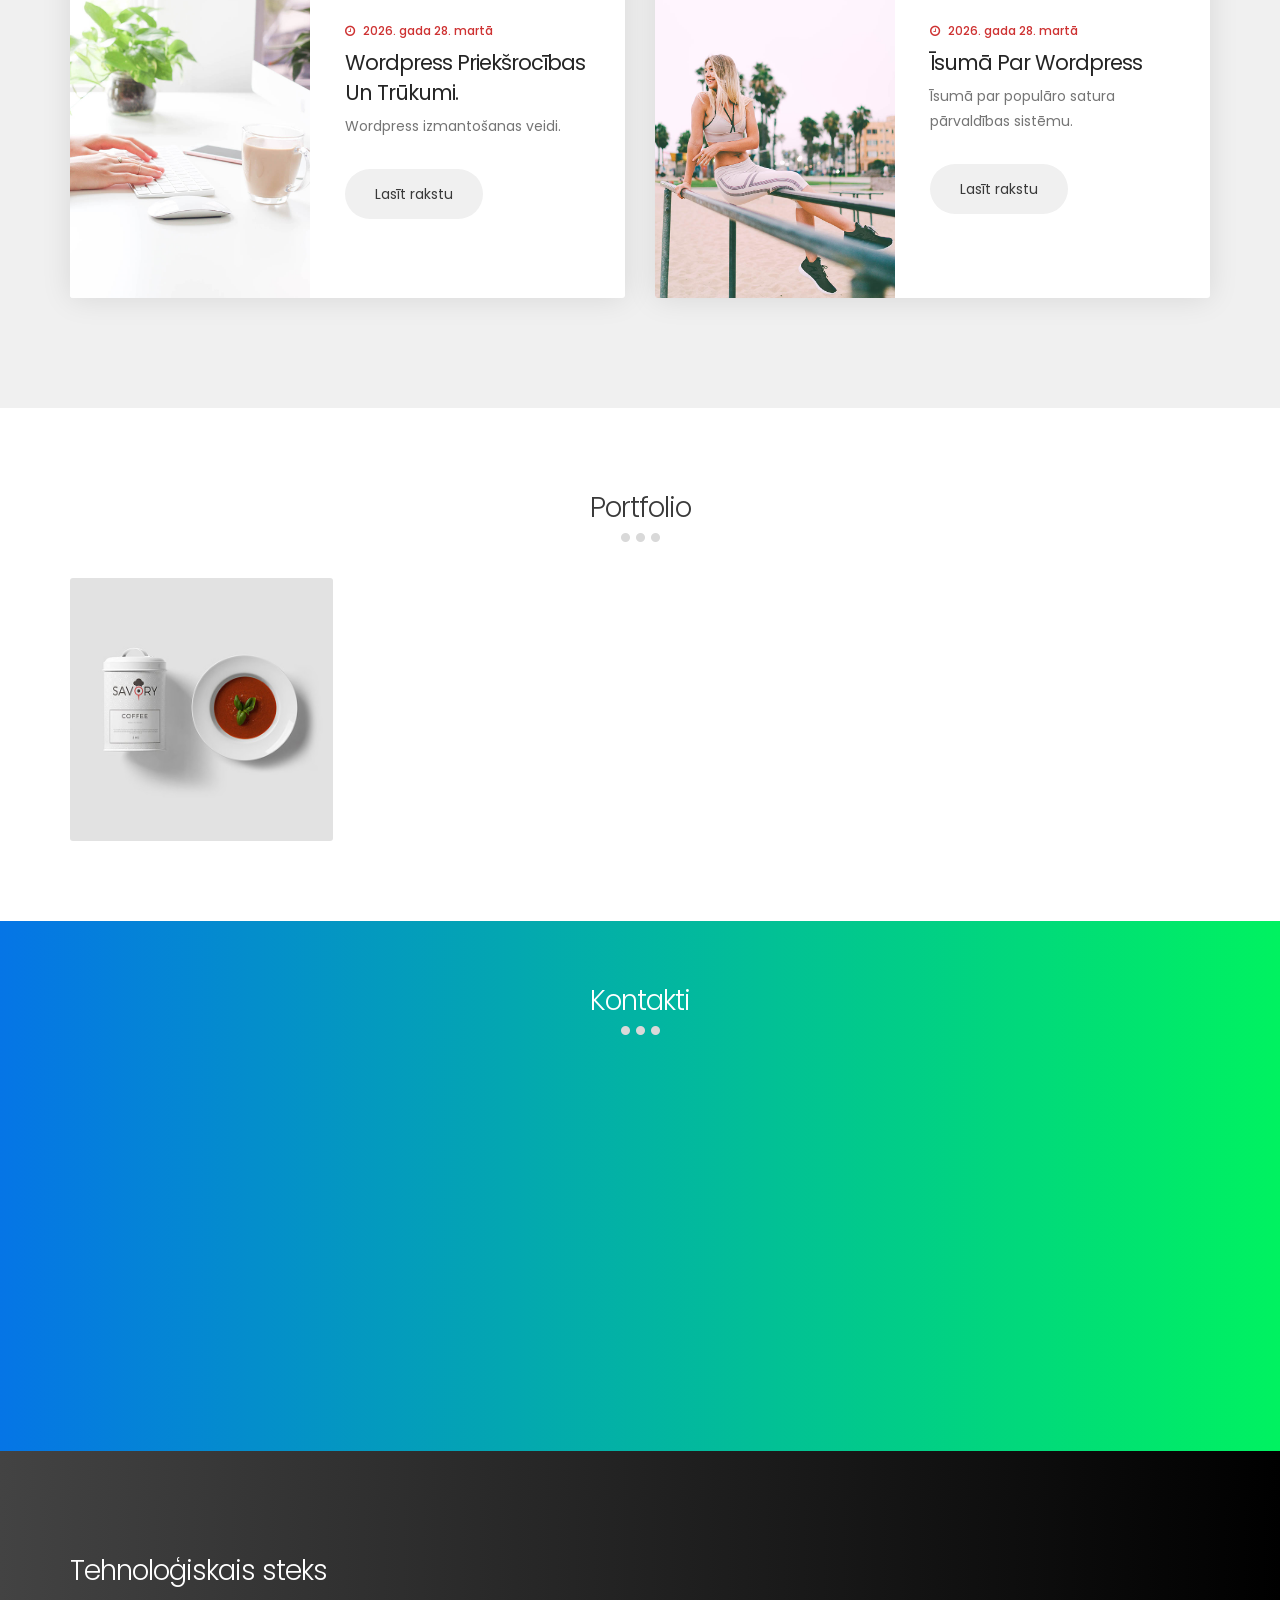
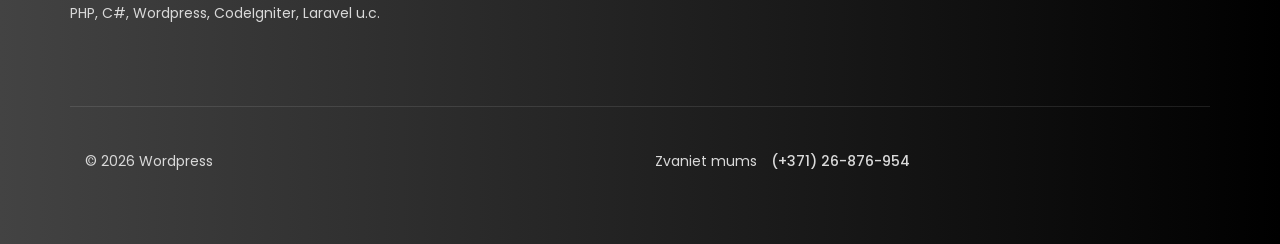
==== commit 90b1321f: "Text changed." ====
--- a/index.html
+++ b/index.html
@@ -55,13 +55,6 @@
                          <li><a href="#work" class="smoothScroll">Portfolio</a></li>
                          <li><a href="#contact" class="smoothScroll">Kontakti</a></li>
                     </ul>
-
-                    <ul class="nav navbar-nav navbar-right">
-                         <li><a href="#"><i class="fa fa-facebook-square"></i></a></li>
-                         <li><a href="#"><i class="fa fa-twitter"></i></a></li>
-                         <li><a href="#"><i class="fa fa-instagram"></i></a></li>
-                         <li class="section-btn"><a href="#" data-toggle="modal" data-target="#modal-form">Pierakstīties / Reģistrēties</a></li>
-                    </ul>
                </div>
 
           </div>
@@ -80,7 +73,7 @@
                               <a href="#about" class="btn section-btn smoothScroll">Sāksim!</a>
                               <span>
                                    ZVANIET MUMS (+371) 26-876-954
-                                   <small>For any inquiry</small>
+                                   <small>ikvienā jautājumā</small>
                               </span>
                          </div>
                     </div>
@@ -162,7 +155,7 @@
 
                     <div class="col-md-12 col-sm-12">
                          <div class="section-title">
-                              <h2>Our Blog</h2>
+                              <h2>Raksti</h2>
                               <span class="line-bar">...</span>
                          </div>
                     </div>
@@ -171,13 +164,13 @@
                          <!-- BLOG THUMB -->
                          <div class="media blog-thumb">
                               <div class="media-object media-left">
-                                   <a href="blog-detail.html"><img src="images/blog-image1.jpg" class="img-responsive" alt=""></a>
+                                   <a href="pros-and-cons.html"><img src="images/blog-image1.jpg" class="img-responsive" alt=""></a>
                               </div>
                               <div class="media-body blog-info">
-                                   <small><i class="fa fa-clock-o"></i> December 22, 2017</small>
-                                   <h3><a href="blog-detail.html">How To Find Out Beautiful Workspace.</a></h3>
-                                   <p>Lorem ipsum dolor sit consectetur adipiscing morbi venenatis.</p>
-                                   <a href="blog-detail.html" class="btn section-btn">Read article</a>
+                                   <small><i class="fa fa-clock-o"></i> 2026. gada 28. martā</small>
+                                   <h3><a href="pros-and-cons.html">Wordpress priekšrocības un trūkumi.</a></h3>
+                                   <p>Wordpress izmantošanas veidi.</p>
+                                   <a href="pros-and-cons.html" class="btn section-btn">Lasīt rakstu</a>
                               </div>
                          </div>
                     </div>
@@ -186,43 +179,13 @@
                          <!-- BLOG THUMB -->
                          <div class="media blog-thumb">
                               <div class="media-object media-left">
-                                   <a href="blog-detail.html"><img src="images/blog-image2.jpg" class="img-responsive" alt=""></a>
+                                   <a href="short.html"><img src="images/blog-image2.jpg" class="img-responsive" alt=""></a>
                               </div>
                               <div class="media-body blog-info">
-                                   <small><i class="fa fa-clock-o"></i> December 18, 2017</small>
-                                   <h3><a href="blog-detail.html">woman sportwear.</a></h3>
-                                   <p>Lorem ipsum dolor sit consectetur adipiscing morbi venenatis.</p>
-                                   <a href="blog-detail.html" class="btn section-btn">Read more</a>
-                              </div>
-                         </div>
-                    </div>
-
-                    <div class="col-md-6 col-sm-6">
-                         <!-- BLOG THUMB -->
-                         <div class="media blog-thumb">
-                              <div class="media-object media-left">
-                                   <a href="blog-detail.html"><img src="images/blog-image3.jpg" class="img-responsive" alt=""></a>
-                              </div>
-                              <div class="media-body blog-info">
-                                   <small><i class="fa fa-clock-o"></i> December 14, 2017</small>
-                                   <h3><a href="blog-detail.html">new creative fashion.</a></h3>
-                                   <p>Lorem ipsum dolor sit consectetur adipiscing morbi venenatis.</p>
-                                   <a href="blog-detail.html" class="btn section-btn">Read article</a>
-                              </div>
-                         </div>
-                    </div>
-
-                    <div class="col-md-6 col-sm-6">
-                         <!-- BLOG THUMB -->
-                         <div class="media blog-thumb">
-                              <div class="media-object media-left">
-                                   <a href="blog-detail.html"><img src="images/blog-image4.jpg" class="img-responsive" alt=""></a>
-                              </div>
-                              <div class="media-body blog-info">
-                                   <small><i class="fa fa-clock-o"></i> December 10, 2017</small>
-                                   <h3><a href="blog-detail.html">minimalist design trend in 2018.</a></h3>
-                                   <p>Lorem ipsum dolor sit consectetur adipiscing morbi venenatis.</p>
-                                   <a href="blog-detail.html" class="btn section-btn">View Detail</a>
+                                   <small><i class="fa fa-clock-o"></i> 2026. gada 28. martā</small>
+                                   <h3><a href="short.html">Īsumā par Wordpress</a></h3>
+                                   <p>Īsumā par populāro satura pārvaldības sistēmu.</p>
+                                   <a href="short.html" class="btn section-btn">Lasīt rakstu</a>
                               </div>
                          </div>
                     </div>
@@ -258,48 +221,6 @@
                          </div>
                     </div>
 
-                    <div class="col-md-3 col-sm-6">
-                         <!-- WORK THUMB -->
-                         <div class="work-thumb">
-                              <a href="images/work-image2.jpg" class="image-popup">
-                                   <img src="images/work-image2.jpg" class="img-responsive" alt="Work">
-
-                                   <div class="work-info">
-                                        <h3>raimondspauls.lv</h3>
-                                        <small>Maestro</small>
-                                   </div>
-                              </a>
-                         </div>
-                    </div>
-
-                    <div class="col-md-3 col-sm-6">
-                         <!-- WORK THUMB -->
-                         <div class="work-thumb">
-                              <a href="images/work-image3.jpg" class="image-popup">
-                                   <img src="images/work-image3.jpg" class="img-responsive" alt="Work">
-
-                                   <div class="work-info">
-                                        <h3>Frame Design</h3>
-                                        <small>Photography</small>
-                                   </div>
-                              </a>
-                         </div>
-                    </div>
-
-                    <div class="col-md-3 col-sm-6">
-                         <!-- WORK THUMB -->
-                         <div class="work-thumb">
-                              <a href="images/work-image4.jpg" class="image-popup">
-                                   <img src="images/work-image4.jpg" class="img-responsive" alt="Work">
-
-                                   <div class="work-info">
-                                        <h3>Paint Work</h3>
-                                        <small>Art, Design</small>
-                                   </div>
-                              </a>
-                         </div>
-                    </div>
-
                </div>
           </div>
      </section>
@@ -316,53 +237,8 @@
                          </div>
                     </div>
 
-                    <div class="col-md-8 col-sm-8">
-                        
-                         <!-- CONTACT FORM HERE -->
-                         <form id="contact-form" role="form" action="#" method="post">
-                              <div class="col-md-6 col-sm-6">
-                                   <input type="text" class="form-control" placeholder="Vārds un uzvārds" id="cf-name" name="cf-name" required="">
-                              </div>
-
-                              <div class="col-md-6 col-sm-6">
-                                   <input type="email" class="form-control" placeholder="E-pasts" id="cf-email" name="cf-email" required="">
-                              </div>
-
-                              <div class="col-md-6 col-sm-6">
-                                   <input type="tel" class="form-control" placeholder="Tālrunis" id="cf-number" name="cf-number" required="">
-                              </div>
-
-                              <div class="col-md-6 col-sm-6">
-                                   <select class="form-control" id="cf-budgets" name="cf-budgets">
-                                        <option>Budžets</option>
-                                        <option>$500 līdz $1,000</option>
-                                        <option>$1,000 līdz $2,200</option>
-                                        <option>$2,200 līdz $4,500</option>
-                                        <option>$4,500 līdz $7,500</option>
-                                        <option>$7,500 līdz $12,000</option>
-                                        <option>$12,000 un vairāk</option>
-                                   </select>
-                              </div>
-
-                              <div class="col-md-12 col-sm-12">
-                                   <textarea class="form-control" rows="6" placeholder="Nosacījumi" id="cf-message" name="cf-message" required=""></textarea>
-                              </div>
-
-                              <div class="col-md-4 col-sm-12">
-                                   <input type="submit" class="form-control" name="submit" value="Nosūtīt" disabled>
-                              </div>
-
-                         </form>
-                    </div>
-
                     <div class="col-md-4 col-sm-4">
                          <div class="google-map">
-	<!-- How to change your own map point
-            1. Go to Google Maps
-            2. Click on your location point
-            3. Click "Share" and choose "Embed map" tab
-            4. Copy only URL and paste it within the src="" field below
-	-->
                               <iframe src="https://www.google.com/maps/embed?pb=!1m18!1m12!1m3!1d2211.4210161820815!2d23.05259117612129!3d56.33981997330711!2m3!1f0!2f0!3f0!3m2!1i1024!2i768!4f13.1!3m3!1m2!1s0x46ef67016198b60f%3A0x55ec79832c1be558!2sEzera%20iela%2015%2C%20Ukri%2C%20Ukru%20pagasts%2C%20Dobeles%20novads%2C%20LV-3729!5e0!3m2!1sen!2slv!4v1774652599286!5m2!1sen!2slv" allowfullscreen></iframe>
                          </div>
                     </div>
@@ -382,54 +258,19 @@
                               <h2>Tehnoloģiskais steks</h2>
                               <p>PHP, C#, Wordpress, CodeIgniter, Laravel u.c.</p>
                          </div>
-                    </div>
-
-                    <div class="col-md-2 col-sm-4"> 
-                         <div class="footer-thumb"> 
-                              <h2>Company</h2>
-                              <ul class="footer-link">
-                                   <li><a href="#">About Us</a></li>
-                                   <li><a href="#">Join our team</a></li>
-                                   <li><a href="#">Read Blog</a></li>
-                                   <li><a href="#">Press</a></li>
-                              </ul>
-                         </div>
-                    </div>
-
-                    <div class="col-md-2 col-sm-4"> 
-                         <div class="footer-thumb"> 
-                              <h2>Services</h2>
-                              <ul class="footer-link">
-                                   <li><a href="#">Pricing</a></li>
-                                   <li><a href="#">Documentation</a></li>
-                                   <li><a href="#">Support</a></li>
-                              </ul>
-                         </div>
-                    </div>
-
-                    <div class="col-md-3 col-sm-4"> 
-                         <div class="footer-thumb"> 
-                              <h2>Find us</h2>
-                              <p>123 Grand Rama IX, <br> Krung Thep Maha Nakhon 10400</p>
-                         </div>
-                    </div>                    
+                    </div>               
 
                     <div class="col-md-12 col-sm-12">
                          <div class="footer-bottom">
                               <div class="col-md-6 col-sm-5">
                                    <div class="copyright-text"> 
-                                        <p>Copyright &copy; 2026 Wordpress</p>
+                                        <p>&copy; 2026 Wordpress</p>
                                    </div>
                               </div>
                               <div class="col-md-6 col-sm-7">
                                    <div class="phone-contact"> 
                                         <p>Zvaniet mums <span>(+371) 26-876-954</span></p>
                                    </div>
-                                   <ul class="social-icon">
-                                        <li><a href="https://www.facebook.com/templatemo" class="fa fa-facebook-square" attr="facebook icon"></a></li>
-                                        <li><a href="#" class="fa fa-twitter"></a></li>
-                                        <li><a href="#" class="fa fa-instagram"></a></li>
-                                   </ul>
                               </div>
                          </div>
                     </div>
@@ -437,64 +278,6 @@
                </div>
           </div>
      </footer>
-
-
-     <!-- MODAL -->
-     <section class="modal fade" id="modal-form" tabindex="-1" role="dialog" aria-labelledby="myModalLabel" aria-hidden="true">
-          <div class="modal-dialog modal-lg">
-               <div class="modal-content modal-popup">
-
-                    <div class="modal-header">
-                         <button type="button" class="close" data-dismiss="modal" aria-label="Close">
-                              <span aria-hidden="true">&times;</span>
-                         </button>
-                    </div>
-
-                    <div class="modal-body">
-                         <div class="container-fluid">
-                              <div class="row">
-
-                                   <div class="col-md-12 col-sm-12">
-                                        <div class="modal-title">
-                                             <h2>Wordpress</h2>
-                                        </div>
-
-                                        <!-- NAV TABS -->
-                                        <ul class="nav nav-tabs" role="tablist">
-                                             <li class="active"><a href="#sign_up" aria-controls="sign_up" role="tab" data-toggle="tab">Create an account</a></li>
-                                             <li><a href="#sign_in" aria-controls="sign_in" role="tab" data-toggle="tab">Sign In</a></li>
-                                        </ul>
-
-                                        <!-- TAB PANES -->
-                                        <div class="tab-content">
-                                             <div role="tabpanel" class="tab-pane fade in active" id="sign_up">
-                                                  <form action="#" method="post">
-                                                       <input type="text" class="form-control" name="name" placeholder="Name" required>
-                                                       <input type="telephone" class="form-control" name="telephone" placeholder="Telephone" required>
-                                                       <input type="email" class="form-control" name="email" placeholder="Email" required>
-                                                       <input type="password" class="form-control" name="password" placeholder="Password" required>
-                                                       <input type="submit" class="form-control" name="submit" value="Submit Button" disabled>
-                                                  </form>
-                                             </div>
-
-                                             <div role="tabpanel" class="tab-pane fade in" id="sign_in">
-                                                  <form action="#" method="post">
-                                                       <input type="email" class="form-control" name="email" placeholder="Email" required>
-                                                       <input type="password" class="form-control" name="password" placeholder="Password" required>
-                                                       <input type="submit" class="form-control" name="submit" value="Submit Button">
-                                                       <a nohref="https://www.facebook.com/templatemo">Forgot your password?</a>
-                                                  </form>
-                                             </div>
-                                        </div>
-                                   </div>
-
-                              </div>
-                         </div>
-                    </div>
-
-               </div>
-          </div>
-     </section>
 
      <!-- SCRIPTS -->
      <script src="js/jquery.js"></script>
--- a/css/templatemo-style.css
+++ b/css/templatemo-style.css
@@ -374,7 +374,8 @@
 
   #about {
     text-align: left;
-    padding-bottom: 0;
+    padding-bottom: 20px;
+	padding-top:100px;
   }
 
   #about .about-info:first-child {
@@ -386,7 +387,7 @@
   }
 
   .about-info {
-    margin-top: 60px;
+	/*margin-top: 60px;*/
   }
 
   .skill-thumb strong {
@@ -423,6 +424,10 @@
     position: relative;
     cursor: pointer;
     border-radius: 3px;
+  }
+  
+  #work {
+	padding-top: 100px;
   }
 
   .work-thumb .work-info {
@@ -488,6 +493,7 @@
 
   #blog {
     background: #f0f0f0;
+	padding-top: 100px;
   }
 
   #blog-header,
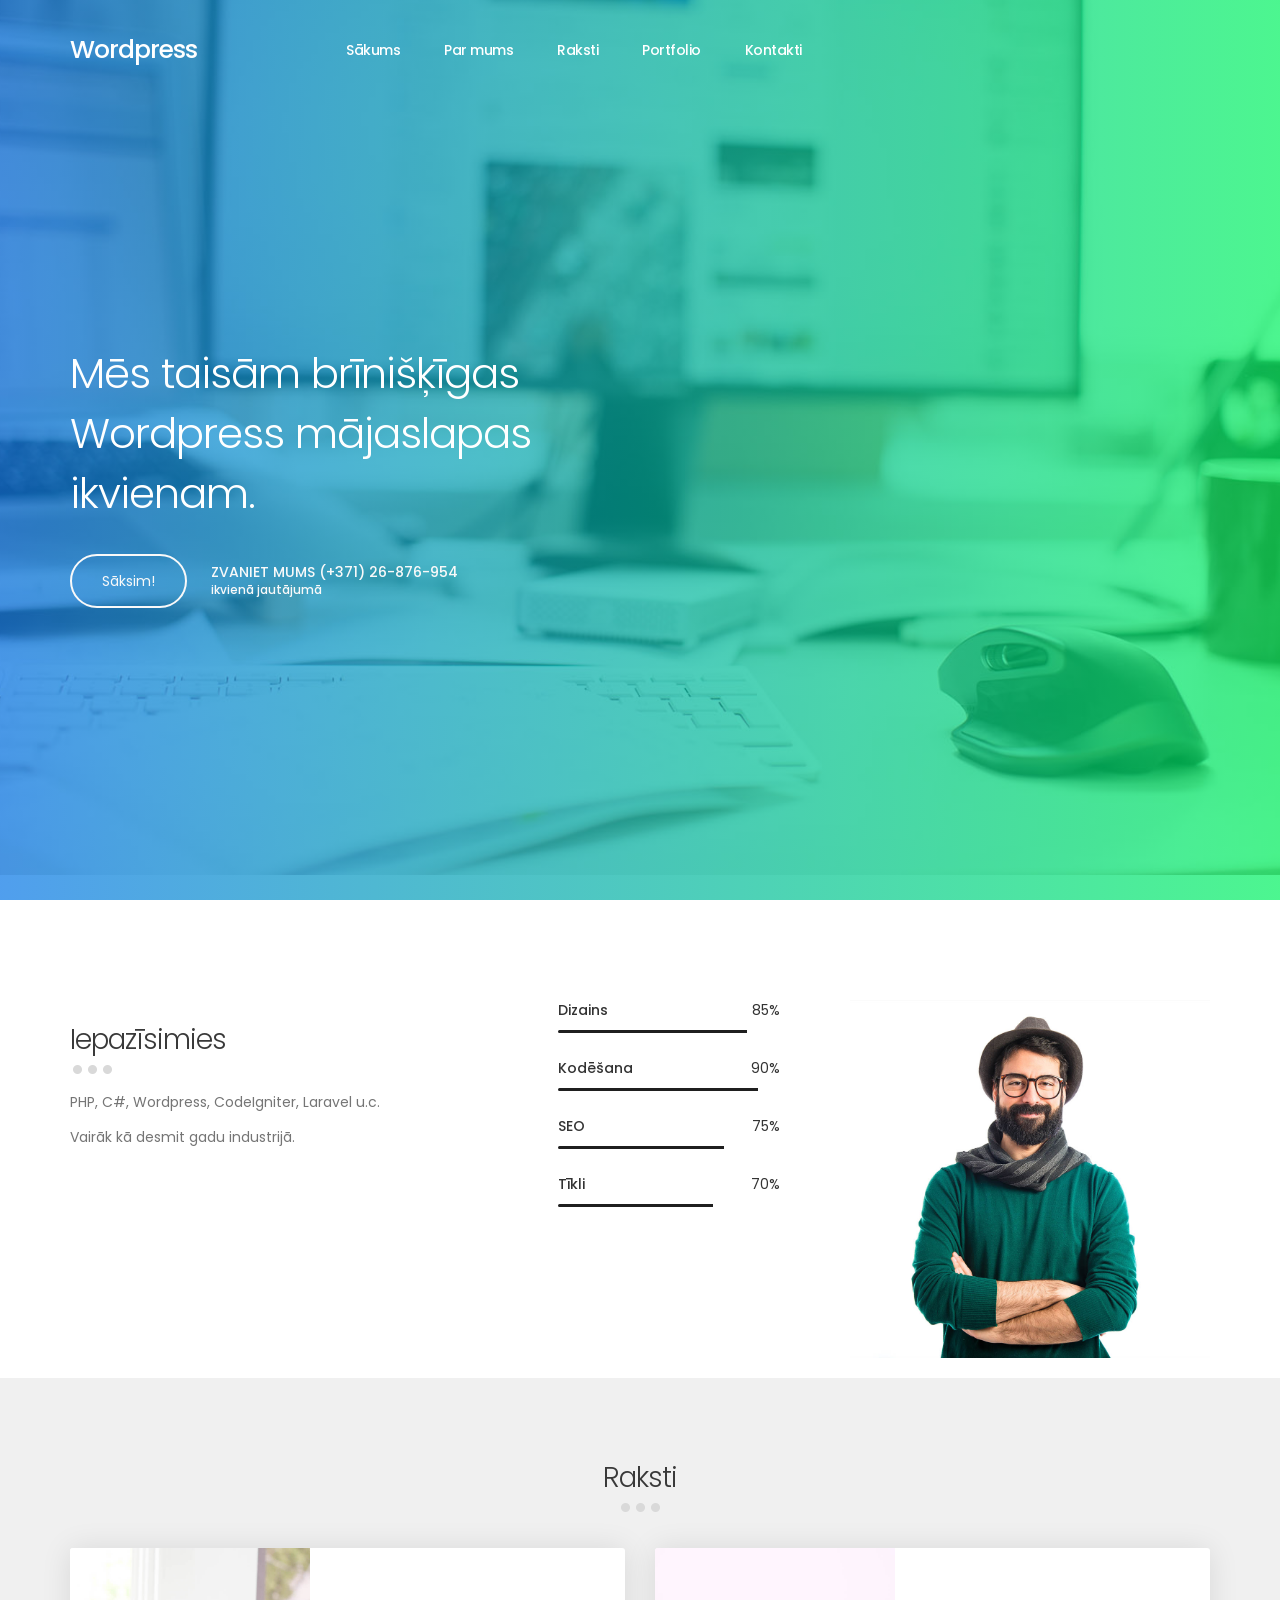
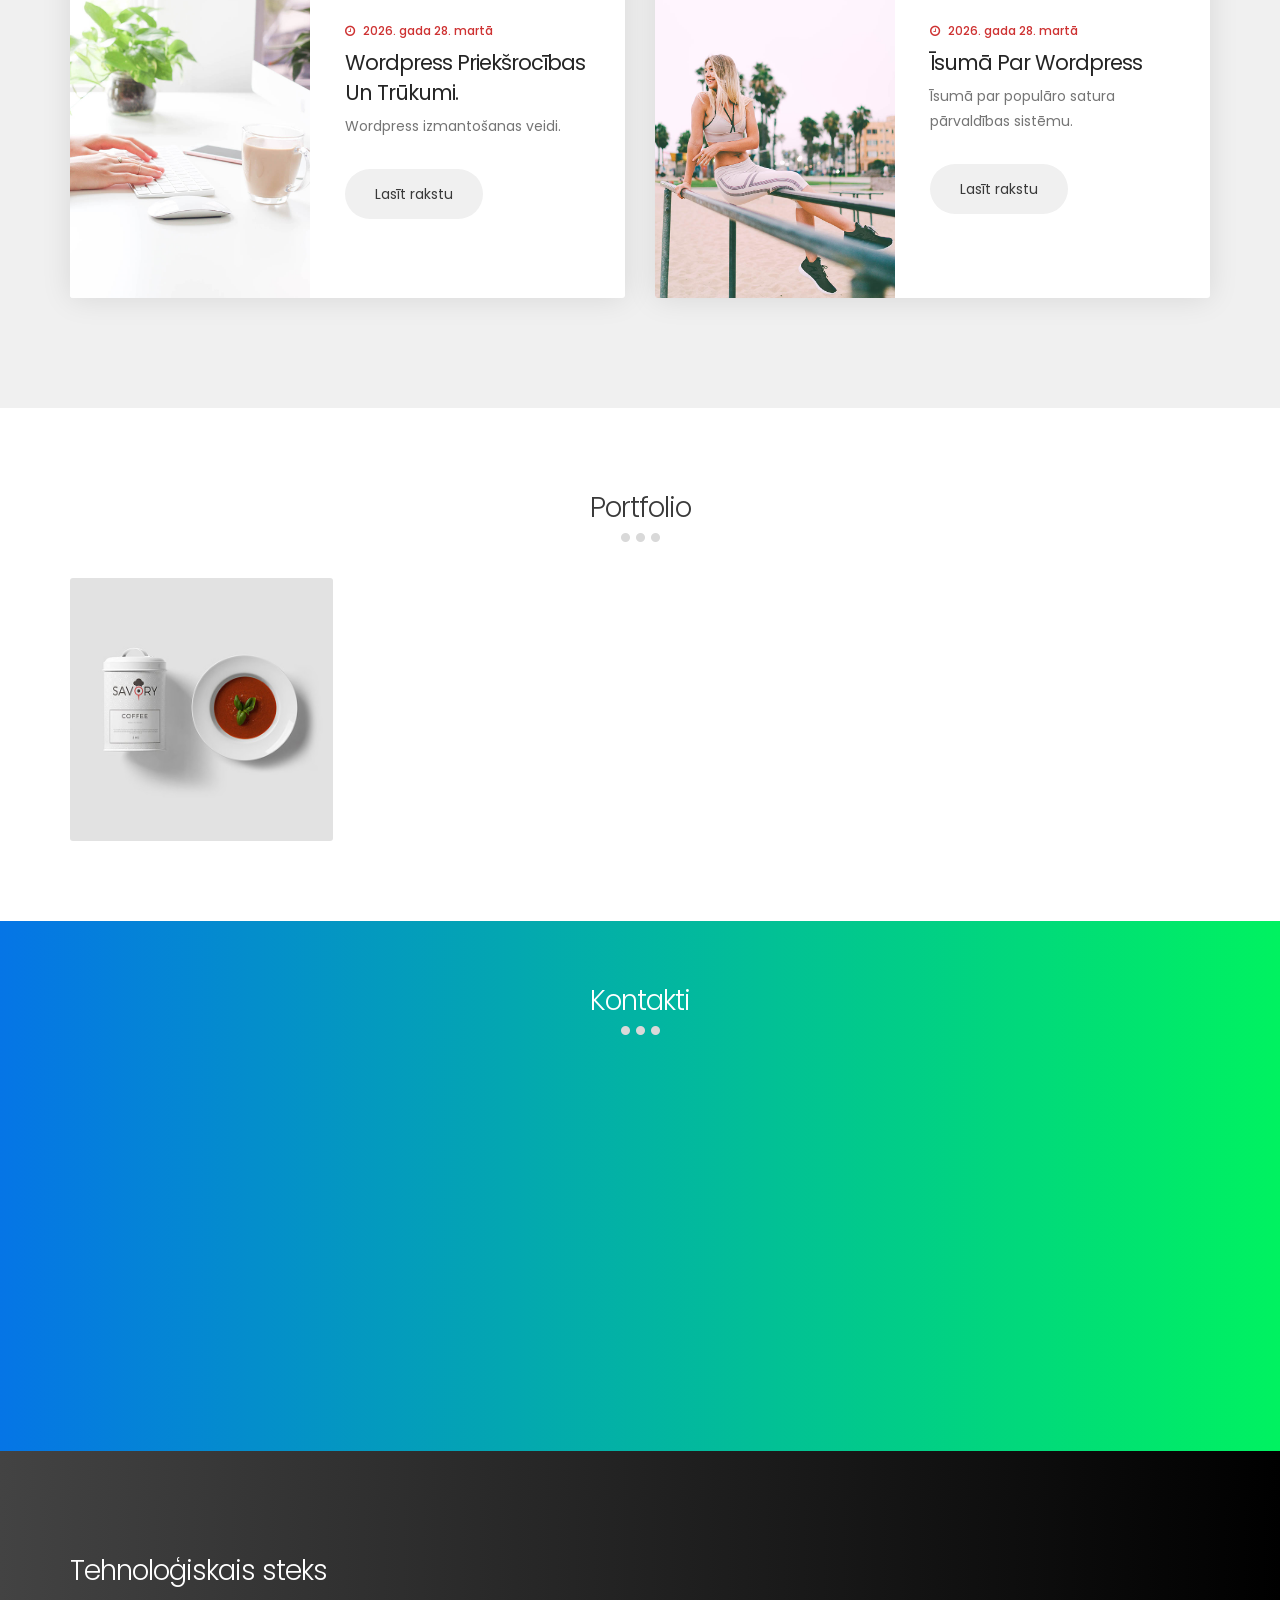
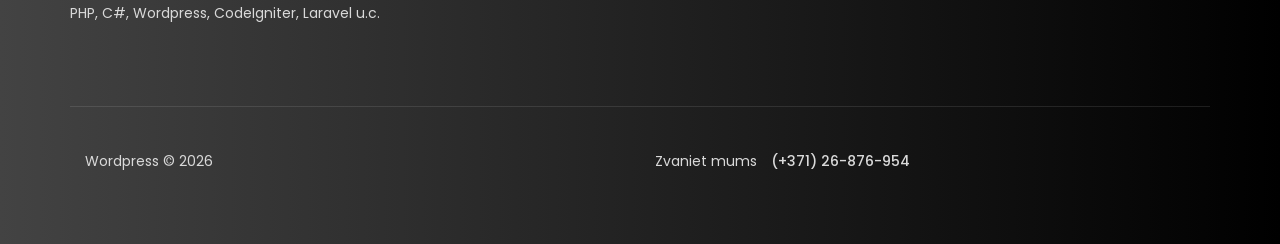
==== commit e0b6e35a: "Copyright text changed." ====
--- a/index.html
+++ b/index.html
@@ -264,7 +264,7 @@
                          <div class="footer-bottom">
                               <div class="col-md-6 col-sm-5">
                                    <div class="copyright-text"> 
-                                        <p>&copy; 2026 Wordpress</p>
+                                        <p>Wordpress &copy; 2026</p>
                                    </div>
                               </div>
                               <div class="col-md-6 col-sm-7">
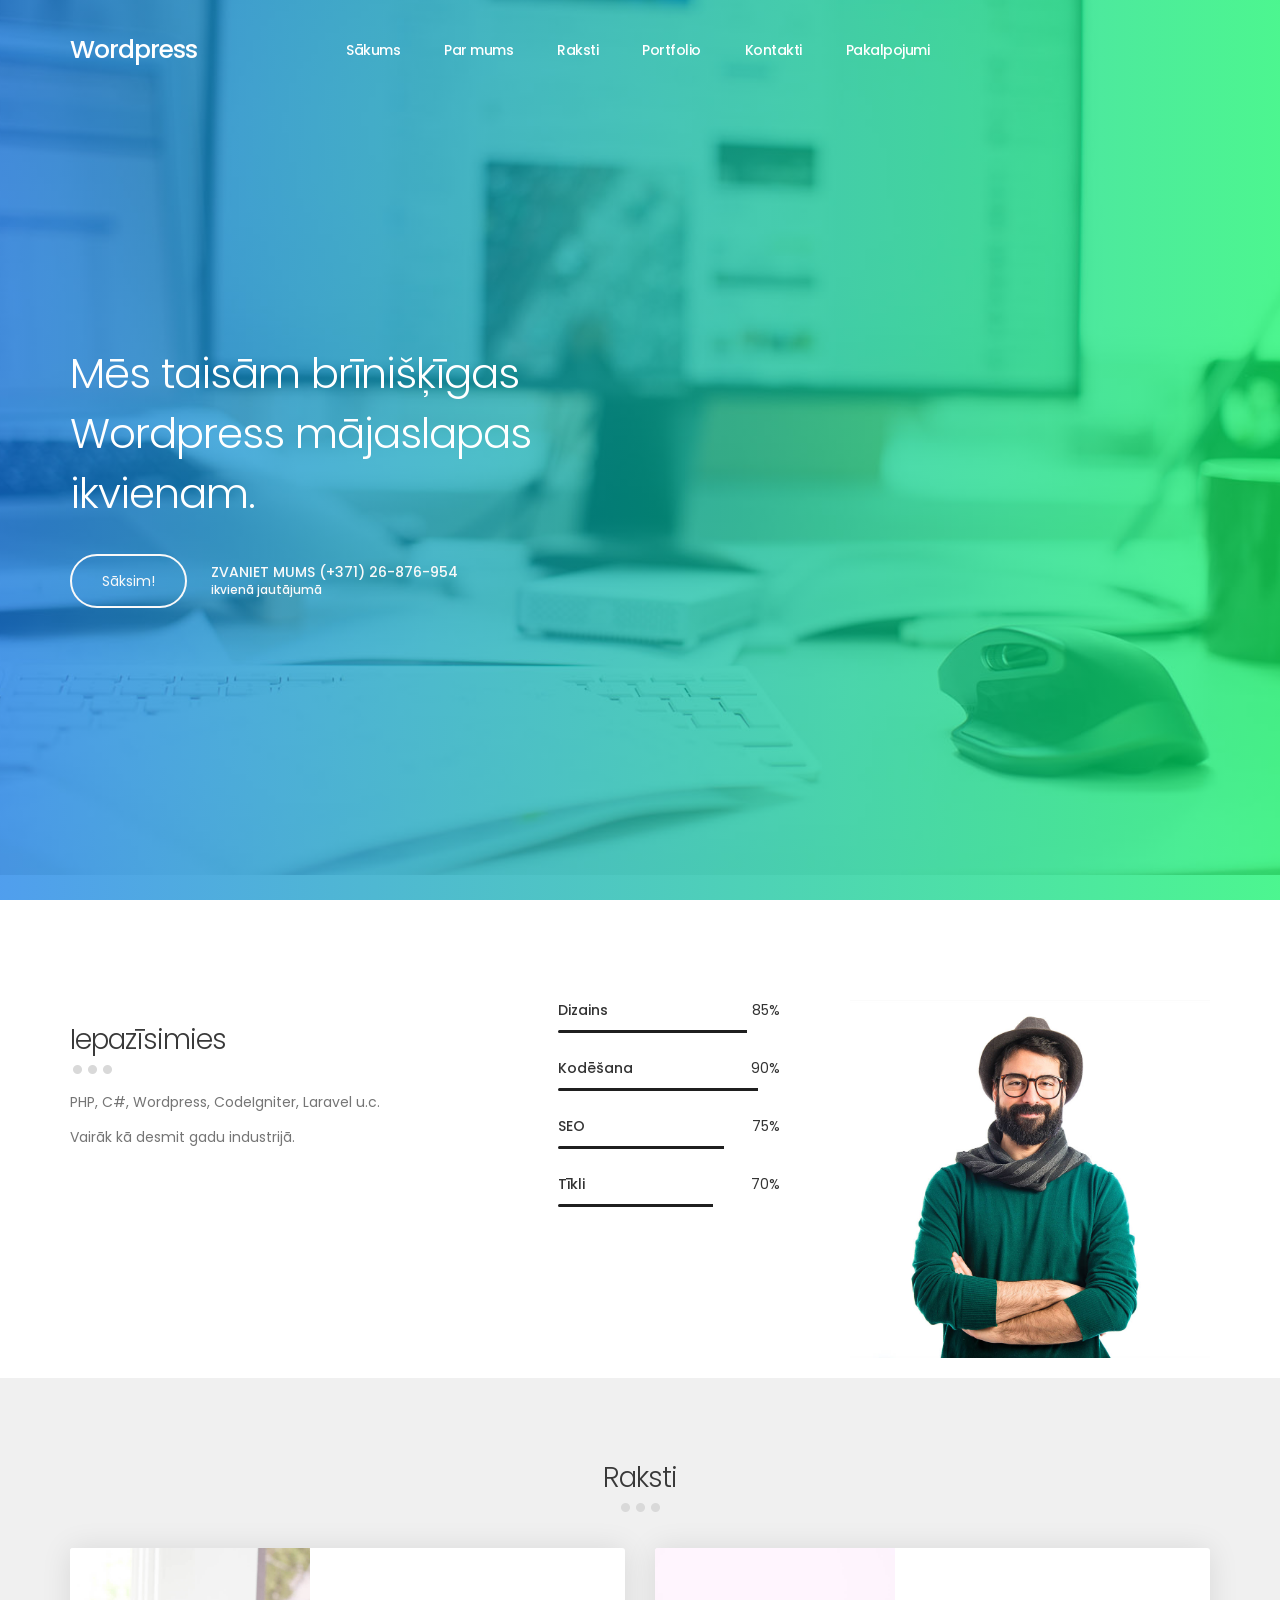
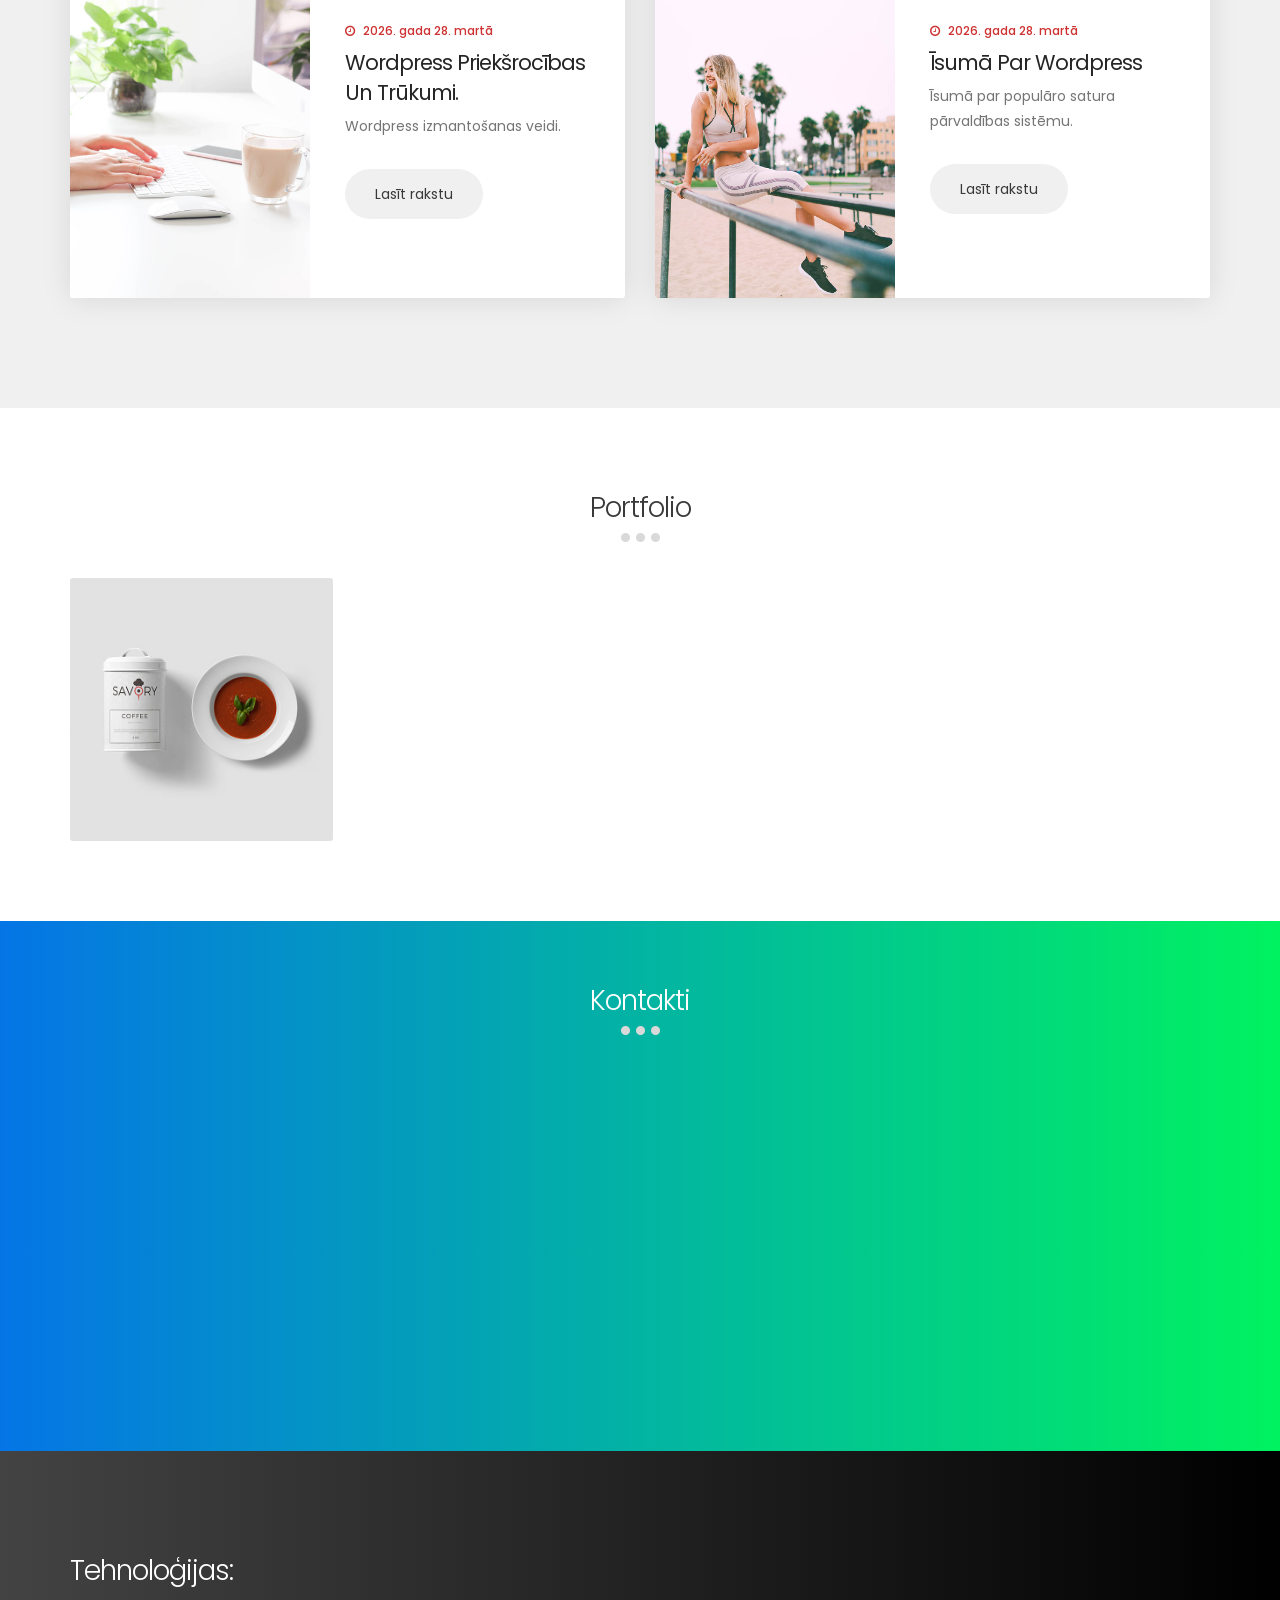
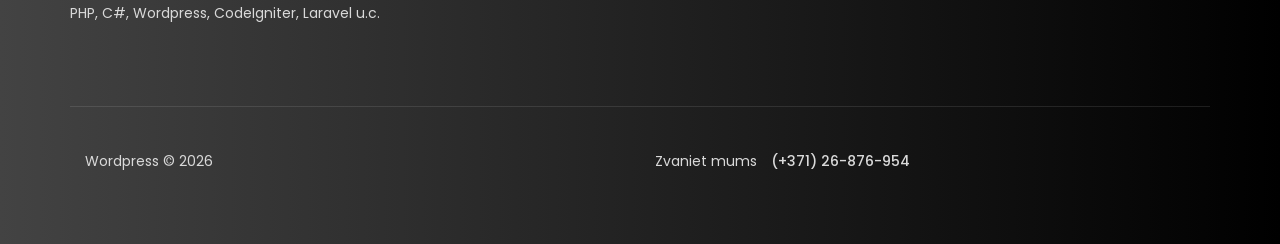
==== commit caf3ebb0: "Added services homepage." ====
--- a/index.html
+++ b/index.html
@@ -2,7 +2,12 @@
 <html lang="en">
 <head>
 
-     <title>Wordpress mājas lapas</title>
+     <title>Programmētājs Aucē, programmēšanas pakalpojumi Aucē</title>
+	 
+	 <link rel="apple-touch-icon" sizes="180x180" href="images/favicon/apple-touch-icon.png">
+	 <link rel="icon" type="image/png" sizes="32x32" href="images/favicon/favicon-32x32.png">
+	 <link rel="icon" type="image/png" sizes="16x16" href="images/favicon/favicon-16x16.png">
+	 <link rel="manifest" href="images/favicon/site.webmanifest">
 <!-- 
 Hydro Template 
 http://www.templatemo.com/tm-509-hydro
@@ -54,6 +59,7 @@
                          <li><a href="#blog" class="smoothScroll">Raksti</a></li>
                          <li><a href="#work" class="smoothScroll">Portfolio</a></li>
                          <li><a href="#contact" class="smoothScroll">Kontakti</a></li>
+						 <li><a href="https://gacainbusiness.com"  target="_blank">Pakalpojumi</a></li>
                     </ul>
                </div>
 
@@ -210,7 +216,7 @@
                     <div class="col-md-3 col-sm-6">
                          <!-- WORK THUMB -->
                          <div class="work-thumb">
-                              <a href="images/work-image1.jpg" class="image-popup">
+                              <a href="images/work-image.png" class="image-popup">
                                    <img src="images/work-image1.jpg" class="img-responsive" alt="Work">
 
                                    <div class="work-info">
@@ -255,7 +261,7 @@
 
                     <div class="col-md-5 col-sm-12">
                          <div class="footer-thumb footer-info"> 
-                              <h2>Tehnoloģiskais steks</h2>
+                              <h2>Tehnoloģijas:</h2>
                               <p>PHP, C#, Wordpress, CodeIgniter, Laravel u.c.</p>
                          </div>
                     </div>               
